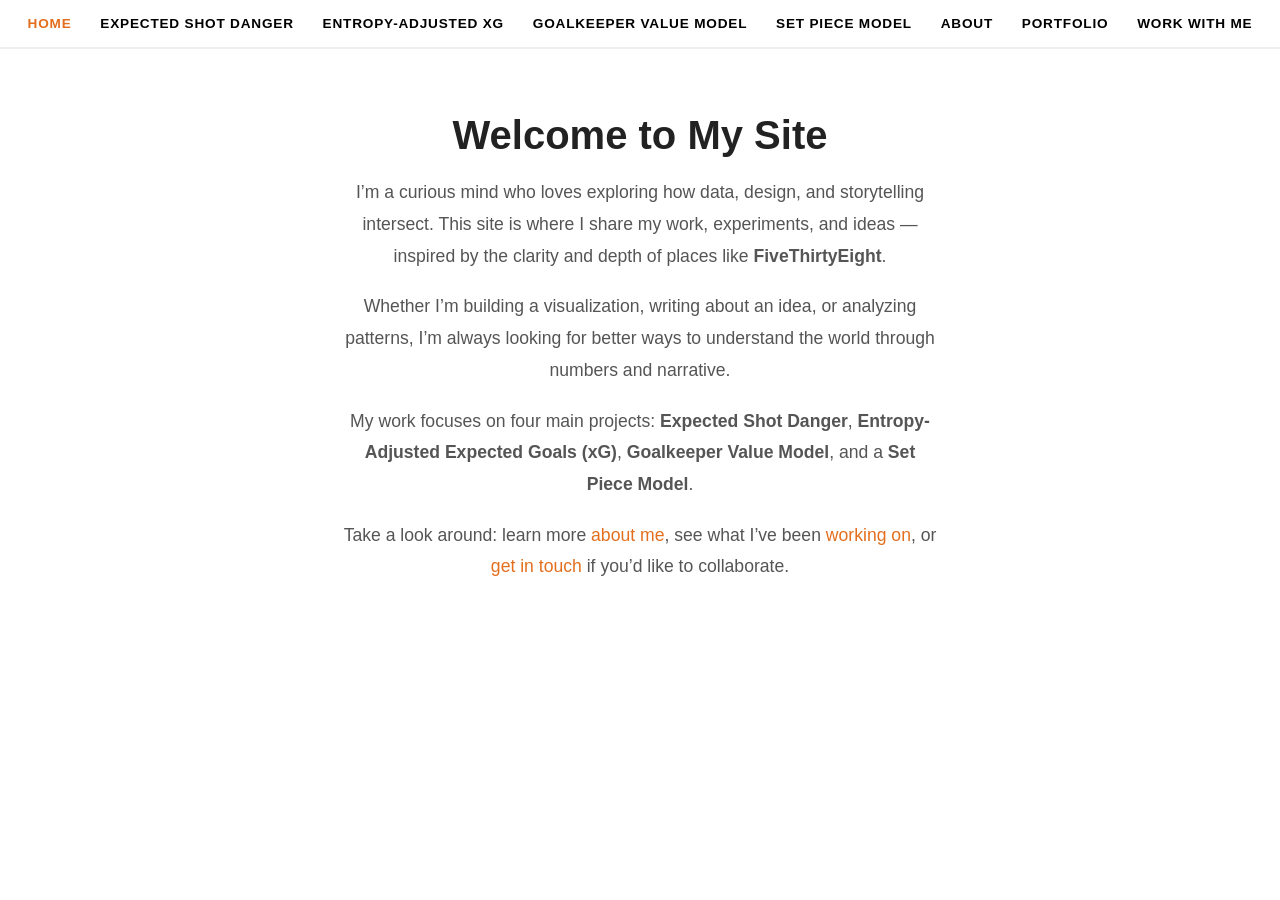
==== index.html @ ca0f803f "Refactor navigation styles and enhance menu links Updated navigation styles and added new links to t" ====
<!DOCTYPE html>
<html lang="en">
<head>
  <meta charset="UTF-8" />
  <meta name="viewport" content="width=device-width, initial-scale=1.0" />
  <title>Home | My GitHub Page</title>
  <style>
    body {
      margin: 0;
      font-family: "Helvetica Neue", Helvetica, Arial, sans-serif;
      background-color: #fff;
      color: #222;
    }

    /* Navigation Bar */
    nav {
      display: flex;
      justify-content: center;
      flex-wrap: wrap;
      gap: 1.8rem;
      padding: 1rem 1rem;
      border-bottom: 2px solid #eee;
      background-color: #fff;
      font-weight: 700;
      letter-spacing: 0.05em;
      position: sticky;
      top: 0;
      z-index: 10;
    }

    nav a {
      text-decoration: none;
      color: #000;
      text-transform: uppercase;
      transition: color 0.2s ease;
      font-size: 0.85rem;
      white-space: nowrap;
    }

    nav a:hover,
    nav a.active {
      color: #e36f1e; /* FiveThirtyEight orange accent */
    }

    /* Main Content */
    main {
      max-width: 700px;
      margin: 4rem auto;
      text-align: center;
      padding: 0 1rem;
    }

    h1 {
      font-size: 2.5rem;
      margin-bottom: 1rem;
    }

    p {
      font-size: 1.1rem;
      line-height: 1.8;
      color: #555;
      max-width: 600px;
      margin: 1.2rem auto;
    }

    a {
      color: #e36f1e;
      text-decoration: none;
    }

    a:hover {
      text-decoration: underline;
    }
  </style>
</head>
<body>

  <!-- Navigation Menu -->
  <nav>
    <a href="index.html" class="active">Home</a>
    <a href="expected-shot-danger.html">Expected Shot Danger</a>
    <a href="entropy-adjusted-xg.html">Entropy-Adjusted xG</a>
    <a href="goalkeeper-value-model.html">Goalkeeper Value Model</a>
    <a href="set-piece-model.html">Set Piece Model</a>
    <a href="about.html">About</a>
    <a href="portfolio.html">Portfolio</a>
    <a href="contact.html">Work with me</a>
  </nav>

  <!-- Home Page Content -->
  <main>
    <h1>Welcome to My Site</h1>

    <p>
      I’m a curious mind who loves exploring how data, design, and storytelling intersect.
      This site is where I share my work, experiments, and ideas — inspired by the clarity and depth
      of places like <strong>FiveThirtyEight</strong>.
    </p>

    <p>
      Whether I’m building a visualization, writing about an idea, or analyzing patterns,
      I’m always looking for better ways to understand the world through numbers and narrative.
    </p>

    <p>
      My work focuses on four main projects:
      <strong>Expected Shot Danger</strong>,
      <strong>Entropy-Adjusted Expected Goals (xG)</strong>,
      <strong>Goalkeeper Value Model</strong>,
      and a <strong>Set Piece Model</strong>.
    </p>

    <p>
      Take a look around:
      learn more <a href="about.html">about me</a>,
      see what I’ve been <a href="portfolio.html">working on</a>,
      or <a href="contact.html">get in touch</a> if you’d like to collaborate.
    </p>
  </main>

</body>
</html>
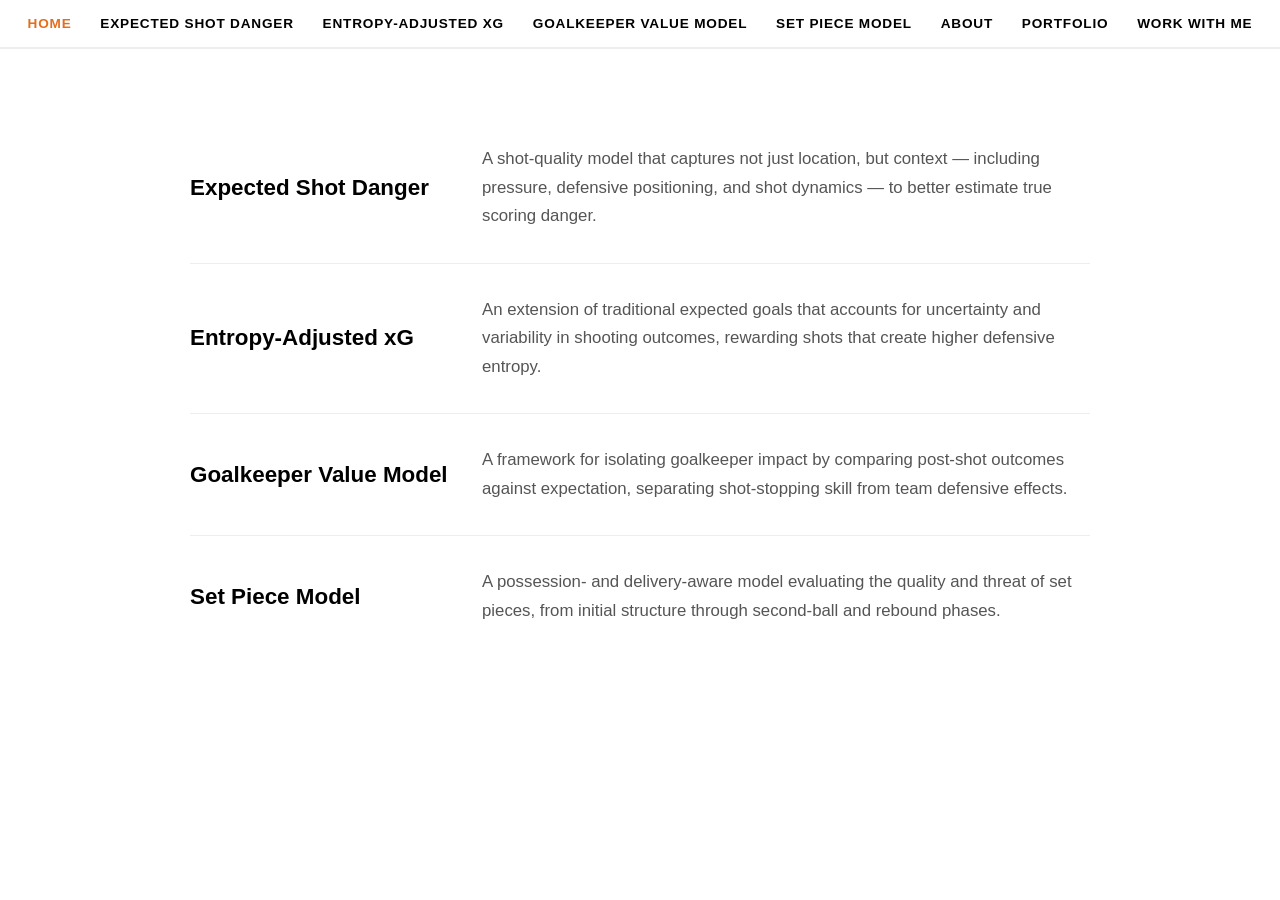
==== commit b4cbff2a: "Refactor homepage layout and styling Updated layout and styling for the homepage, including adjustme" ====
--- a/index.html
+++ b/index.html
@@ -4,6 +4,7 @@
   <meta charset="UTF-8" />
   <meta name="viewport" content="width=device-width, initial-scale=1.0" />
   <title>Home | My GitHub Page</title>
+
   <style>
     body {
       margin: 0;
@@ -18,7 +19,7 @@
       justify-content: center;
       flex-wrap: wrap;
       gap: 1.8rem;
-      padding: 1rem 1rem;
+      padding: 1rem;
       border-bottom: 2px solid #eee;
       background-color: #fff;
       font-weight: 700;
@@ -39,43 +40,66 @@
 
     nav a:hover,
     nav a.active {
-      color: #e36f1e; /* FiveThirtyEight orange accent */
+      color: #e36f1e;
     }
 
-    /* Main Content */
+    /* Main Layout */
     main {
-      max-width: 700px;
+      max-width: 900px;
       margin: 4rem auto;
-      text-align: center;
       padding: 0 1rem;
     }
 
-    h1 {
-      font-size: 2.5rem;
-      margin-bottom: 1rem;
+    /* Model Tiles */
+    .model {
+      display: grid;
+      grid-template-columns: 260px 1fr;
+      gap: 2rem;
+      padding: 2rem 0;
+      border-bottom: 1px solid #eee;
+      align-items: center;
     }
 
-    p {
-      font-size: 1.1rem;
-      line-height: 1.8;
-      color: #555;
-      max-width: 600px;
-      margin: 1.2rem auto;
+    .model:last-child {
+      border-bottom: none;
     }
 
-    a {
-      color: #e36f1e;
+    .model h2 {
+      margin: 0;
+      font-size: 1.4rem;
+      font-weight: 700;
+      color: #000;
+    }
+
+    .model h2 a {
+      color: #000;
       text-decoration: none;
     }
 
-    a:hover {
-      text-decoration: underline;
+    .model h2 a:hover {
+      color: #e36f1e;
+    }
+
+    .model p {
+      margin: 0;
+      font-size: 1.05rem;
+      line-height: 1.7;
+      color: #555;
+    }
+
+    /* Mobile */
+    @media (max-width: 700px) {
+      .model {
+        grid-template-columns: 1fr;
+        gap: 0.8rem;
+      }
     }
   </style>
 </head>
+
 <body>
 
-  <!-- Navigation Menu -->
+  <!-- Navigation -->
   <nav>
     <a href="index.html" class="active">Home</a>
     <a href="expected-shot-danger.html">Expected Shot Danger</a>
@@ -87,35 +111,49 @@
     <a href="contact.html">Work with me</a>
   </nav>
 
-  <!-- Home Page Content -->
+  <!-- Tiles -->
   <main>
-    <h1>Welcome to My Site</h1>
 
-    <p>
-      I’m a curious mind who loves exploring how data, design, and storytelling intersect.
-      This site is where I share my work, experiments, and ideas — inspired by the clarity and depth
-      of places like <strong>FiveThirtyEight</strong>.
-    </p>
+    <section class="model">
+      <h2>
+        <a href="expected-shot-danger.html">Expected Shot Danger</a>
+      </h2>
+      <p>
+        A shot-quality model that captures not just location, but context — including pressure,
+        defensive positioning, and shot dynamics — to better estimate true scoring danger.
+      </p>
+    </section>
 
-    <p>
-      Whether I’m building a visualization, writing about an idea, or analyzing patterns,
-      I’m always looking for better ways to understand the world through numbers and narrative.
-    </p>
+    <section class="model">
+      <h2>
+        <a href="entropy-adjusted-xg.html">Entropy-Adjusted xG</a>
+      </h2>
+      <p>
+        An extension of traditional expected goals that accounts for uncertainty and variability
+        in shooting outcomes, rewarding shots that create higher defensive entropy.
+      </p>
+    </section>
 
-    <p>
-      My work focuses on four main projects:
-      <strong>Expected Shot Danger</strong>,
-      <strong>Entropy-Adjusted Expected Goals (xG)</strong>,
-      <strong>Goalkeeper Value Model</strong>,
-      and a <strong>Set Piece Model</strong>.
-    </p>
+    <section class="model">
+      <h2>
+        <a href="goalkeeper-value-model.html">Goalkeeper Value Model</a>
+      </h2>
+      <p>
+        A framework for isolating goalkeeper impact by comparing post-shot outcomes against
+        expectation, separating shot-stopping skill from team defensive effects.
+      </p>
+    </section>
 
-    <p>
-      Take a look around:
-      learn more <a href="about.html">about me</a>,
-      see what I’ve been <a href="portfolio.html">working on</a>,
-      or <a href="contact.html">get in touch</a> if you’d like to collaborate.
-    </p>
+    <section class="model">
+      <h2>
+        <a href="set-piece-model.html">Set Piece Model</a>
+      </h2>
+      <p>
+        A possession- and delivery-aware model evaluating the quality and threat of set pieces,
+        from initial structure through second-ball and rebound phases.
+      </p>
+    </section>
+
   </main>
 
 </body>
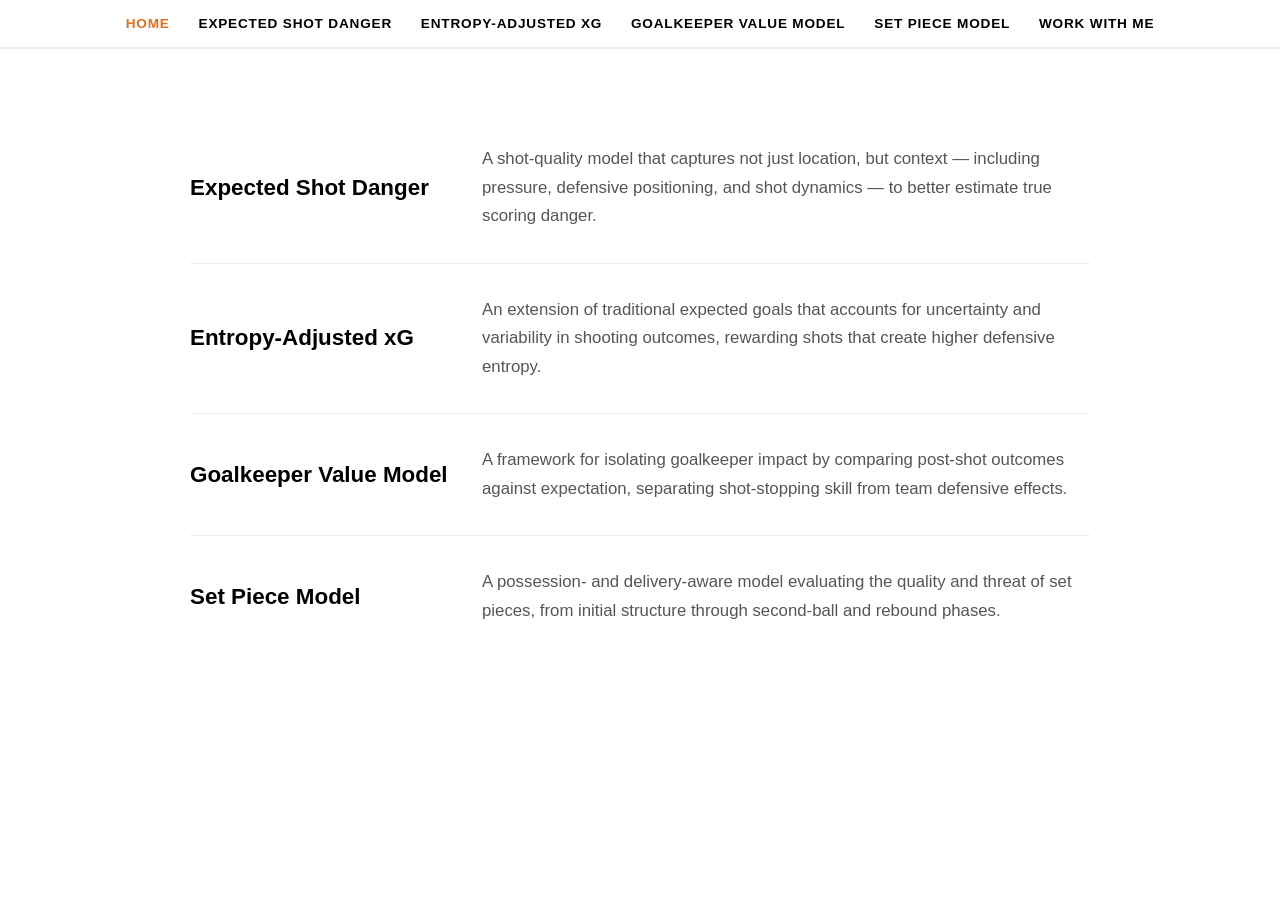
==== commit f74d2cdf: "Remove About and Portfolio links from navigation Removed links to 'About' and 'Portfolio' pages from" ====
--- a/index.html
+++ b/index.html
@@ -106,8 +106,6 @@
     <a href="entropy-adjusted-xg.html">Entropy-Adjusted xG</a>
     <a href="goalkeeper-value-model.html">Goalkeeper Value Model</a>
     <a href="set-piece-model.html">Set Piece Model</a>
-    <a href="about.html">About</a>
-    <a href="portfolio.html">Portfolio</a>
     <a href="contact.html">Work with me</a>
   </nav>
 
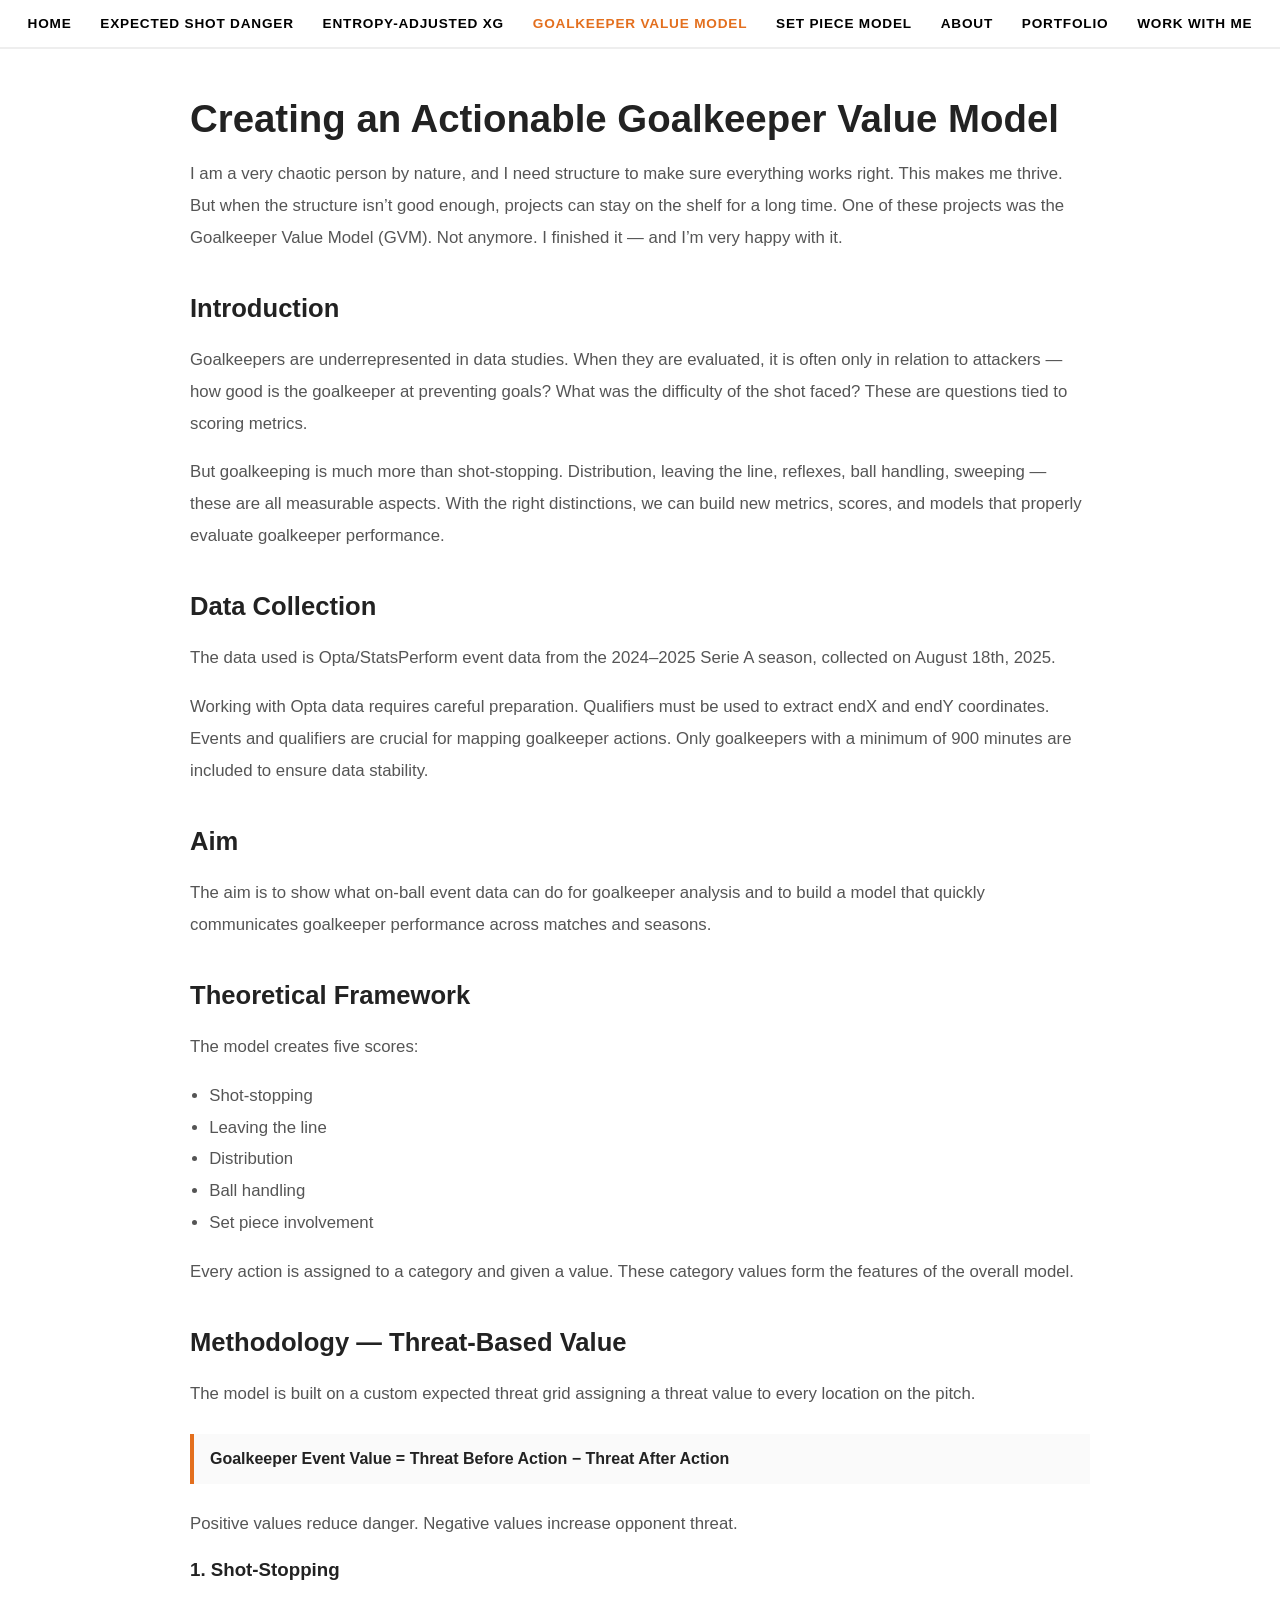
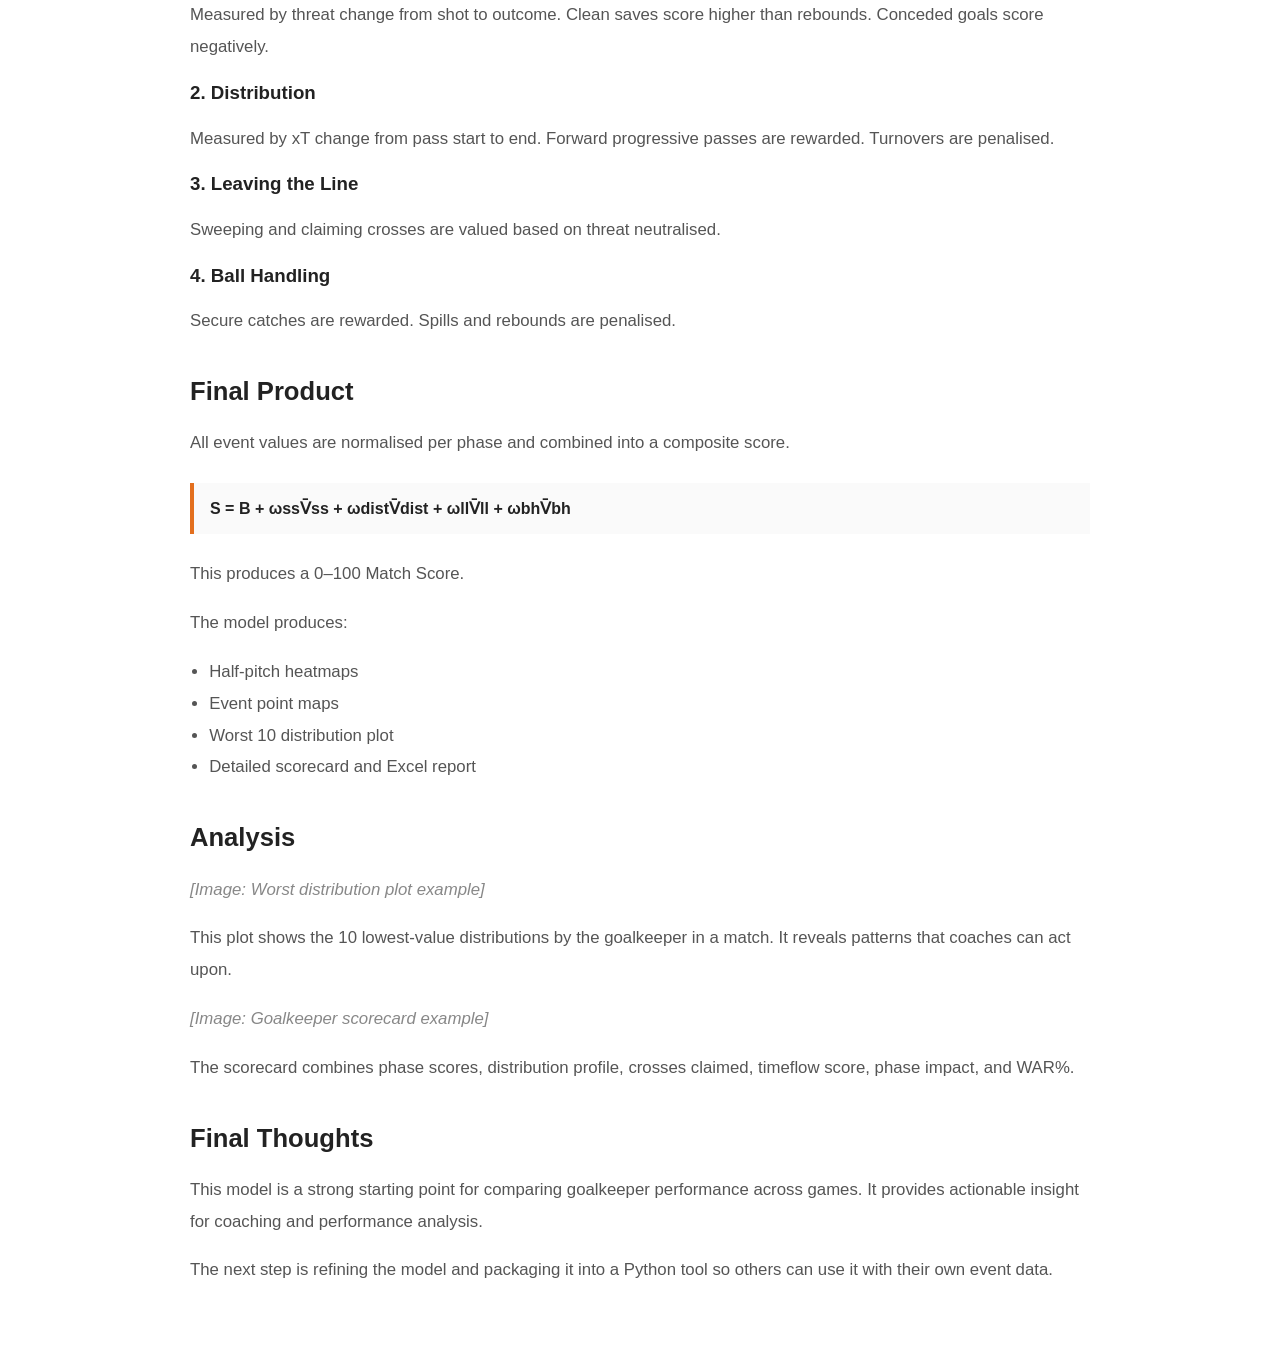
==== commit 002e30fe: "Update title and content for Goalkeeper Value Model page" ====
--- a/index.html
+++ b/index.html
@@ -3,17 +3,16 @@
 <head>
   <meta charset="UTF-8" />
   <meta name="viewport" content="width=device-width, initial-scale=1.0" />
-  <title>Home | My GitHub Page</title>
+  <title>Goalkeeper Value Model | My GitHub Page</title>
 
   <style>
     body {
       margin: 0;
       font-family: "Helvetica Neue", Helvetica, Arial, sans-serif;
-      background-color: #fff;
+      background: #fff;
       color: #222;
     }
 
-    /* Navigation Bar */
     nav {
       display: flex;
       justify-content: center;
@@ -21,11 +20,11 @@
       gap: 1.8rem;
       padding: 1rem;
       border-bottom: 2px solid #eee;
-      background-color: #fff;
       font-weight: 700;
       letter-spacing: 0.05em;
       position: sticky;
       top: 0;
+      background: #fff;
       z-index: 10;
     }
 
@@ -33,9 +32,7 @@
       text-decoration: none;
       color: #000;
       text-transform: uppercase;
-      transition: color 0.2s ease;
       font-size: 0.85rem;
-      white-space: nowrap;
     }
 
     nav a:hover,
@@ -43,116 +40,216 @@
       color: #e36f1e;
     }
 
-    /* Main Layout */
     main {
       max-width: 900px;
-      margin: 4rem auto;
+      margin: 3rem auto 5rem;
       padding: 0 1rem;
     }
 
-    /* Model Tiles */
-    .model {
-      display: grid;
-      grid-template-columns: 260px 1fr;
-      gap: 2rem;
-      padding: 2rem 0;
-      border-bottom: 1px solid #eee;
-      align-items: center;
-    }
-
-    .model:last-child {
-      border-bottom: none;
-    }
-
-    .model h2 {
-      margin: 0;
-      font-size: 1.4rem;
-      font-weight: 700;
-      color: #000;
-    }
-
-    .model h2 a {
-      color: #000;
-      text-decoration: none;
-    }
-
-    .model h2 a:hover {
-      color: #e36f1e;
-    }
-
-    .model p {
-      margin: 0;
+    h1 {
+      font-size: 2.4rem;
+      margin-bottom: 0.6rem;
+    }
+
+    h2 {
+      margin-top: 2.5rem;
+      font-size: 1.6rem;
+    }
+
+    p, li {
       font-size: 1.05rem;
-      line-height: 1.7;
+      line-height: 1.9;
       color: #555;
     }
 
-    /* Mobile */
-    @media (max-width: 700px) {
-      .model {
-        grid-template-columns: 1fr;
-        gap: 0.8rem;
-      }
+    ul {
+      padding-left: 1.2rem;
+    }
+
+    .formula {
+      background: #fafafa;
+      border-left: 4px solid #e36f1e;
+      padding: 1rem;
+      margin: 1.5rem 0;
+      font-weight: 600;
+    }
+
+    .image-note {
+      font-style: italic;
+      color: #888;
+      margin: 1rem 0;
     }
   </style>
 </head>
 
 <body>
 
-  <!-- Navigation -->
-  <nav>
-    <a href="index.html" class="active">Home</a>
-    <a href="expected-shot-danger.html">Expected Shot Danger</a>
-    <a href="entropy-adjusted-xg.html">Entropy-Adjusted xG</a>
-    <a href="goalkeeper-value-model.html">Goalkeeper Value Model</a>
-    <a href="set-piece-model.html">Set Piece Model</a>
-    <a href="contact.html">Work with me</a>
-  </nav>
-
-  <!-- Tiles -->
-  <main>
-
-    <section class="model">
-      <h2>
-        <a href="expected-shot-danger.html">Expected Shot Danger</a>
-      </h2>
-      <p>
-        A shot-quality model that captures not just location, but context — including pressure,
-        defensive positioning, and shot dynamics — to better estimate true scoring danger.
-      </p>
-    </section>
-
-    <section class="model">
-      <h2>
-        <a href="entropy-adjusted-xg.html">Entropy-Adjusted xG</a>
-      </h2>
-      <p>
-        An extension of traditional expected goals that accounts for uncertainty and variability
-        in shooting outcomes, rewarding shots that create higher defensive entropy.
-      </p>
-    </section>
-
-    <section class="model">
-      <h2>
-        <a href="goalkeeper-value-model.html">Goalkeeper Value Model</a>
-      </h2>
-      <p>
-        A framework for isolating goalkeeper impact by comparing post-shot outcomes against
-        expectation, separating shot-stopping skill from team defensive effects.
-      </p>
-    </section>
-
-    <section class="model">
-      <h2>
-        <a href="set-piece-model.html">Set Piece Model</a>
-      </h2>
-      <p>
-        A possession- and delivery-aware model evaluating the quality and threat of set pieces,
-        from initial structure through second-ball and rebound phases.
-      </p>
-    </section>
-
-  </main>
+<nav>
+  <a href="index.html">Home</a>
+  <a href="expected-shot-danger.html">Expected Shot Danger</a>
+  <a href="entropy-adjusted-xg.html">Entropy-Adjusted xG</a>
+  <a href="goalkeeper-value-model.html" class="active">Goalkeeper Value Model</a>
+  <a href="set-piece-model.html">Set Piece Model</a>
+  <a href="about.html">About</a>
+  <a href="portfolio.html">Portfolio</a>
+  <a href="contact.html">Work with me</a>
+</nav>
+
+<main>
+
+<h1>Creating an Actionable Goalkeeper Value Model</h1>
+
+<p>
+I am a very chaotic person by nature, and I need structure to make sure everything works right.
+This makes me thrive. But when the structure isn’t good enough, projects can stay on the shelf
+for a long time. One of these projects was the Goalkeeper Value Model (GVM). Not anymore.
+I finished it — and I’m very happy with it.
+</p>
+
+<h2>Introduction</h2>
+
+<p>
+Goalkeepers are underrepresented in data studies. When they are evaluated, it is often only
+in relation to attackers — how good is the goalkeeper at preventing goals? What was the
+difficulty of the shot faced? These are questions tied to scoring metrics.
+</p>
+
+<p>
+But goalkeeping is much more than shot-stopping. Distribution, leaving the line, reflexes,
+ball handling, sweeping — these are all measurable aspects. With the right distinctions,
+we can build new metrics, scores, and models that properly evaluate goalkeeper performance.
+</p>
+
+<h2>Data Collection</h2>
+
+<p>
+The data used is Opta/StatsPerform event data from the 2024–2025 Serie A season,
+collected on August 18th, 2025.
+</p>
+
+<p>
+Working with Opta data requires careful preparation. Qualifiers must be used to extract
+endX and endY coordinates. Events and qualifiers are crucial for mapping goalkeeper actions.
+Only goalkeepers with a minimum of 900 minutes are included to ensure data stability.
+</p>
+
+<h2>Aim</h2>
+
+<p>
+The aim is to show what on-ball event data can do for goalkeeper analysis and to build
+a model that quickly communicates goalkeeper performance across matches and seasons.
+</p>
+
+<h2>Theoretical Framework</h2>
+
+<p>
+The model creates five scores:
+</p>
+
+<ul>
+  <li>Shot-stopping</li>
+  <li>Leaving the line</li>
+  <li>Distribution</li>
+  <li>Ball handling</li>
+  <li>Set piece involvement</li>
+</ul>
+
+<p>
+Every action is assigned to a category and given a value. These category values form
+the features of the overall model.
+</p>
+
+<h2>Methodology — Threat-Based Value</h2>
+
+<p>
+The model is built on a custom expected threat grid assigning a threat value to every
+location on the pitch.
+</p>
+
+<div class="formula">
+Goalkeeper Event Value = Threat Before Action − Threat After Action
+</div>
+
+<p>
+Positive values reduce danger. Negative values increase opponent threat.
+</p>
+
+<h3>1. Shot-Stopping</h3>
+<p>
+Measured by threat change from shot to outcome. Clean saves score higher than
+rebounds. Conceded goals score negatively.
+</p>
+
+<h3>2. Distribution</h3>
+<p>
+Measured by xT change from pass start to end. Forward progressive passes are rewarded.
+Turnovers are penalised.
+</p>
+
+<h3>3. Leaving the Line</h3>
+<p>
+Sweeping and claiming crosses are valued based on threat neutralised.
+</p>
+
+<h3>4. Ball Handling</h3>
+<p>
+Secure catches are rewarded. Spills and rebounds are penalised.
+</p>
+
+<h2>Final Product</h2>
+
+<p>
+All event values are normalised per phase and combined into a composite score.
+</p>
+
+<div class="formula">
+S = B + ωssV̄ss + ωdistV̄dist + ωllV̄ll + ωbhV̄bh
+</div>
+
+<p>
+This produces a 0–100 Match Score.
+</p>
+
+<p>
+The model produces:
+</p>
+
+<ul>
+  <li>Half-pitch heatmaps</li>
+  <li>Event point maps</li>
+  <li>Worst 10 distribution plot</li>
+  <li>Detailed scorecard and Excel report</li>
+</ul>
+
+<h2>Analysis</h2>
+
+<p class="image-note">[Image: Worst distribution plot example]</p>
+
+<p>
+This plot shows the 10 lowest-value distributions by the goalkeeper in a match.
+It reveals patterns that coaches can act upon.
+</p>
+
+<p class="image-note">[Image: Goalkeeper scorecard example]</p>
+
+<p>
+The scorecard combines phase scores, distribution profile, crosses claimed,
+timeflow score, phase impact, and WAR%.
+</p>
+
+<h2>Final Thoughts</h2>
+
+<p>
+This model is a strong starting point for comparing goalkeeper performance across games.
+It provides actionable insight for coaching and performance analysis.
+</p>
+
+<p>
+The next step is refining the model and packaging it into a Python tool so others
+can use it with their own event data.
+</p>
+
+</main>
 
 </body>
 </html>
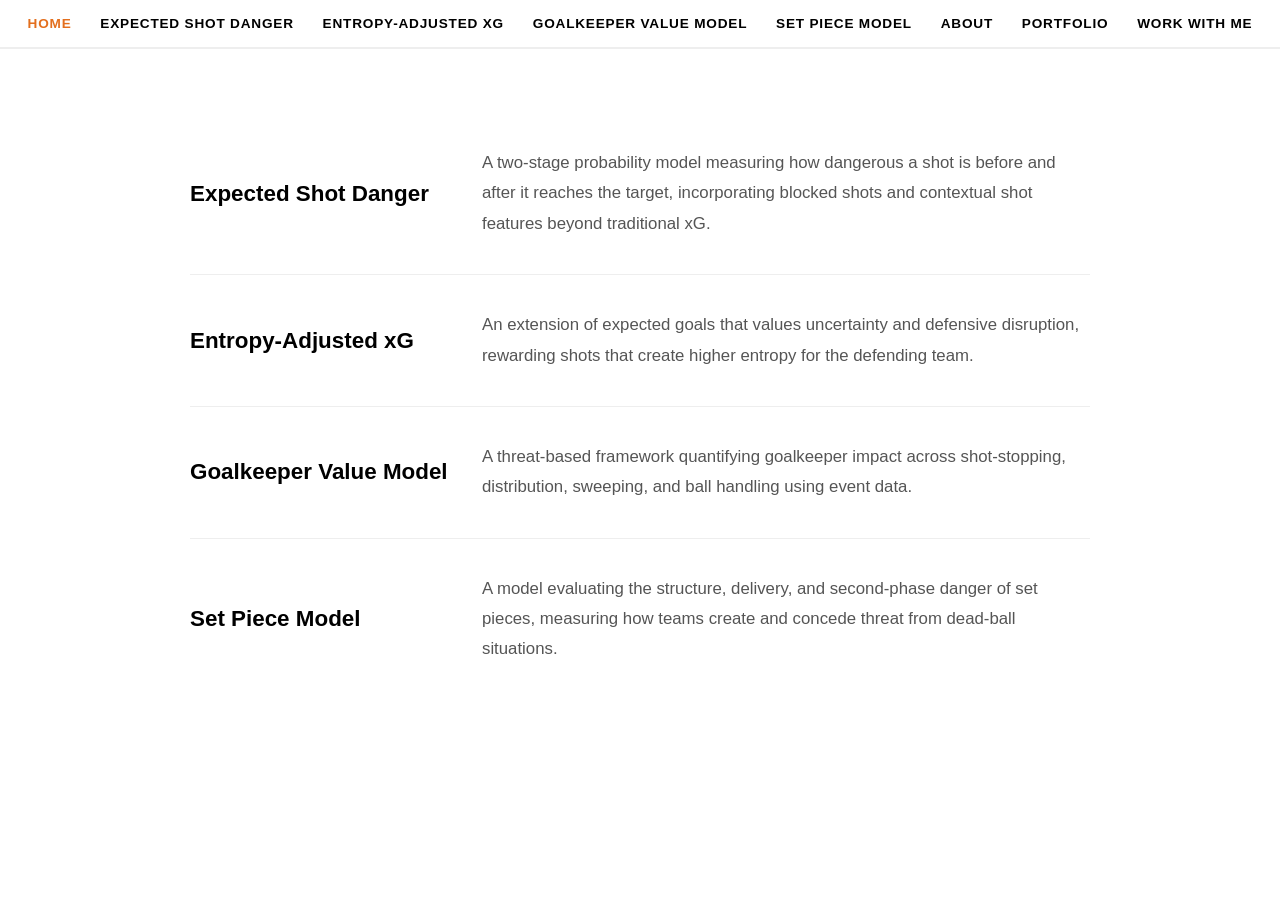
==== commit c256994a: "Revise title and restructure model sections in index.html Updated the title and modified the layout " ====
--- a/index.html
+++ b/index.html
@@ -3,7 +3,7 @@
 <head>
   <meta charset="UTF-8" />
   <meta name="viewport" content="width=device-width, initial-scale=1.0" />
-  <title>Goalkeeper Value Model | My GitHub Page</title>
+  <title>Home | My GitHub Page</title>
 
   <style>
     body {
@@ -42,42 +42,50 @@
 
     main {
       max-width: 900px;
-      margin: 3rem auto 5rem;
+      margin: 4rem auto;
       padding: 0 1rem;
     }
 
-    h1 {
-      font-size: 2.4rem;
-      margin-bottom: 0.6rem;
+    .model {
+      display: grid;
+      grid-template-columns: 260px 1fr;
+      gap: 2rem;
+      padding: 2.2rem 0;
+      border-bottom: 1px solid #eee;
+      align-items: center;
     }
 
-    h2 {
-      margin-top: 2.5rem;
-      font-size: 1.6rem;
+    .model:last-child {
+      border-bottom: none;
     }
 
-    p, li {
+    .model h2 {
+      margin: 0;
+      font-size: 1.4rem;
+      font-weight: 700;
+    }
+
+    .model h2 a {
+      color: #000;
+      text-decoration: none;
+    }
+
+    .model h2 a:hover {
+      color: #e36f1e;
+    }
+
+    .model p {
+      margin: 0;
       font-size: 1.05rem;
-      line-height: 1.9;
+      line-height: 1.8;
       color: #555;
     }
 
-    ul {
-      padding-left: 1.2rem;
-    }
-
-    .formula {
-      background: #fafafa;
-      border-left: 4px solid #e36f1e;
-      padding: 1rem;
-      margin: 1.5rem 0;
-      font-weight: 600;
-    }
-
-    .image-note {
-      font-style: italic;
-      color: #888;
-      margin: 1rem 0;
+    @media (max-width: 700px) {
+      .model {
+        grid-template-columns: 1fr;
+        gap: 0.8rem;
+      }
     }
   </style>
 </head>
@@ -85,10 +93,10 @@
 <body>
 
 <nav>
-  <a href="index.html">Home</a>
+  <a href="index.html" class="active">Home</a>
   <a href="expected-shot-danger.html">Expected Shot Danger</a>
   <a href="entropy-adjusted-xg.html">Entropy-Adjusted xG</a>
-  <a href="goalkeeper-value-model.html" class="active">Goalkeeper Value Model</a>
+  <a href="goalkeeper-value-model.html">Goalkeeper Value Model</a>
   <a href="set-piece-model.html">Set Piece Model</a>
   <a href="about.html">About</a>
   <a href="portfolio.html">Portfolio</a>
@@ -97,157 +105,37 @@
 
 <main>
 
-<h1>Creating an Actionable Goalkeeper Value Model</h1>
+  <section class="model">
+    <h2><a href="expected-shot-danger.html">Expected Shot Danger</a></h2>
+    <p>
+      A two-stage probability model measuring how dangerous a shot is before and after it reaches the target,
+      incorporating blocked shots and contextual shot features beyond traditional xG.
+    </p>
+  </section>
 
-<p>
-I am a very chaotic person by nature, and I need structure to make sure everything works right.
-This makes me thrive. But when the structure isn’t good enough, projects can stay on the shelf
-for a long time. One of these projects was the Goalkeeper Value Model (GVM). Not anymore.
-I finished it — and I’m very happy with it.
-</p>
+  <section class="model">
+    <h2><a href="entropy-adjusted-xg.html">Entropy-Adjusted xG</a></h2>
+    <p>
+      An extension of expected goals that values uncertainty and defensive disruption,
+      rewarding shots that create higher entropy for the defending team.
+    </p>
+  </section>
 
-<h2>Introduction</h2>
+  <section class="model">
+    <h2><a href="goalkeeper-value-model.html">Goalkeeper Value Model</a></h2>
+    <p>
+      A threat-based framework quantifying goalkeeper impact across shot-stopping,
+      distribution, sweeping, and ball handling using event data.
+    </p>
+  </section>
 
-<p>
-Goalkeepers are underrepresented in data studies. When they are evaluated, it is often only
-in relation to attackers — how good is the goalkeeper at preventing goals? What was the
-difficulty of the shot faced? These are questions tied to scoring metrics.
-</p>
-
-<p>
-But goalkeeping is much more than shot-stopping. Distribution, leaving the line, reflexes,
-ball handling, sweeping — these are all measurable aspects. With the right distinctions,
-we can build new metrics, scores, and models that properly evaluate goalkeeper performance.
-</p>
-
-<h2>Data Collection</h2>
-
-<p>
-The data used is Opta/StatsPerform event data from the 2024–2025 Serie A season,
-collected on August 18th, 2025.
-</p>
-
-<p>
-Working with Opta data requires careful preparation. Qualifiers must be used to extract
-endX and endY coordinates. Events and qualifiers are crucial for mapping goalkeeper actions.
-Only goalkeepers with a minimum of 900 minutes are included to ensure data stability.
-</p>
-
-<h2>Aim</h2>
-
-<p>
-The aim is to show what on-ball event data can do for goalkeeper analysis and to build
-a model that quickly communicates goalkeeper performance across matches and seasons.
-</p>
-
-<h2>Theoretical Framework</h2>
-
-<p>
-The model creates five scores:
-</p>
-
-<ul>
-  <li>Shot-stopping</li>
-  <li>Leaving the line</li>
-  <li>Distribution</li>
-  <li>Ball handling</li>
-  <li>Set piece involvement</li>
-</ul>
-
-<p>
-Every action is assigned to a category and given a value. These category values form
-the features of the overall model.
-</p>
-
-<h2>Methodology — Threat-Based Value</h2>
-
-<p>
-The model is built on a custom expected threat grid assigning a threat value to every
-location on the pitch.
-</p>
-
-<div class="formula">
-Goalkeeper Event Value = Threat Before Action − Threat After Action
-</div>
-
-<p>
-Positive values reduce danger. Negative values increase opponent threat.
-</p>
-
-<h3>1. Shot-Stopping</h3>
-<p>
-Measured by threat change from shot to outcome. Clean saves score higher than
-rebounds. Conceded goals score negatively.
-</p>
-
-<h3>2. Distribution</h3>
-<p>
-Measured by xT change from pass start to end. Forward progressive passes are rewarded.
-Turnovers are penalised.
-</p>
-
-<h3>3. Leaving the Line</h3>
-<p>
-Sweeping and claiming crosses are valued based on threat neutralised.
-</p>
-
-<h3>4. Ball Handling</h3>
-<p>
-Secure catches are rewarded. Spills and rebounds are penalised.
-</p>
-
-<h2>Final Product</h2>
-
-<p>
-All event values are normalised per phase and combined into a composite score.
-</p>
-
-<div class="formula">
-S = B + ωssV̄ss + ωdistV̄dist + ωllV̄ll + ωbhV̄bh
-</div>
-
-<p>
-This produces a 0–100 Match Score.
-</p>
-
-<p>
-The model produces:
-</p>
-
-<ul>
-  <li>Half-pitch heatmaps</li>
-  <li>Event point maps</li>
-  <li>Worst 10 distribution plot</li>
-  <li>Detailed scorecard and Excel report</li>
-</ul>
-
-<h2>Analysis</h2>
-
-<p class="image-note">[Image: Worst distribution plot example]</p>
-
-<p>
-This plot shows the 10 lowest-value distributions by the goalkeeper in a match.
-It reveals patterns that coaches can act upon.
-</p>
-
-<p class="image-note">[Image: Goalkeeper scorecard example]</p>
-
-<p>
-The scorecard combines phase scores, distribution profile, crosses claimed,
-timeflow score, phase impact, and WAR%.
-</p>
-
-<h2>Final Thoughts</h2>
-
-<p>
-This model is a strong starting point for comparing goalkeeper performance across games.
-It provides actionable insight for coaching and performance analysis.
-</p>
-
-<p>
-The next step is refining the model and packaging it into a Python tool so others
-can use it with their own event data.
-</p>
+  <section class="model">
+    <h2><a href="set-piece-model.html">Set Piece Model</a></h2>
+    <p>
+      A model evaluating the structure, delivery, and second-phase danger of set pieces,
+      measuring how teams create and concede threat from dead-ball situations.
+    </p>
+  </section>
 
 </main>
 
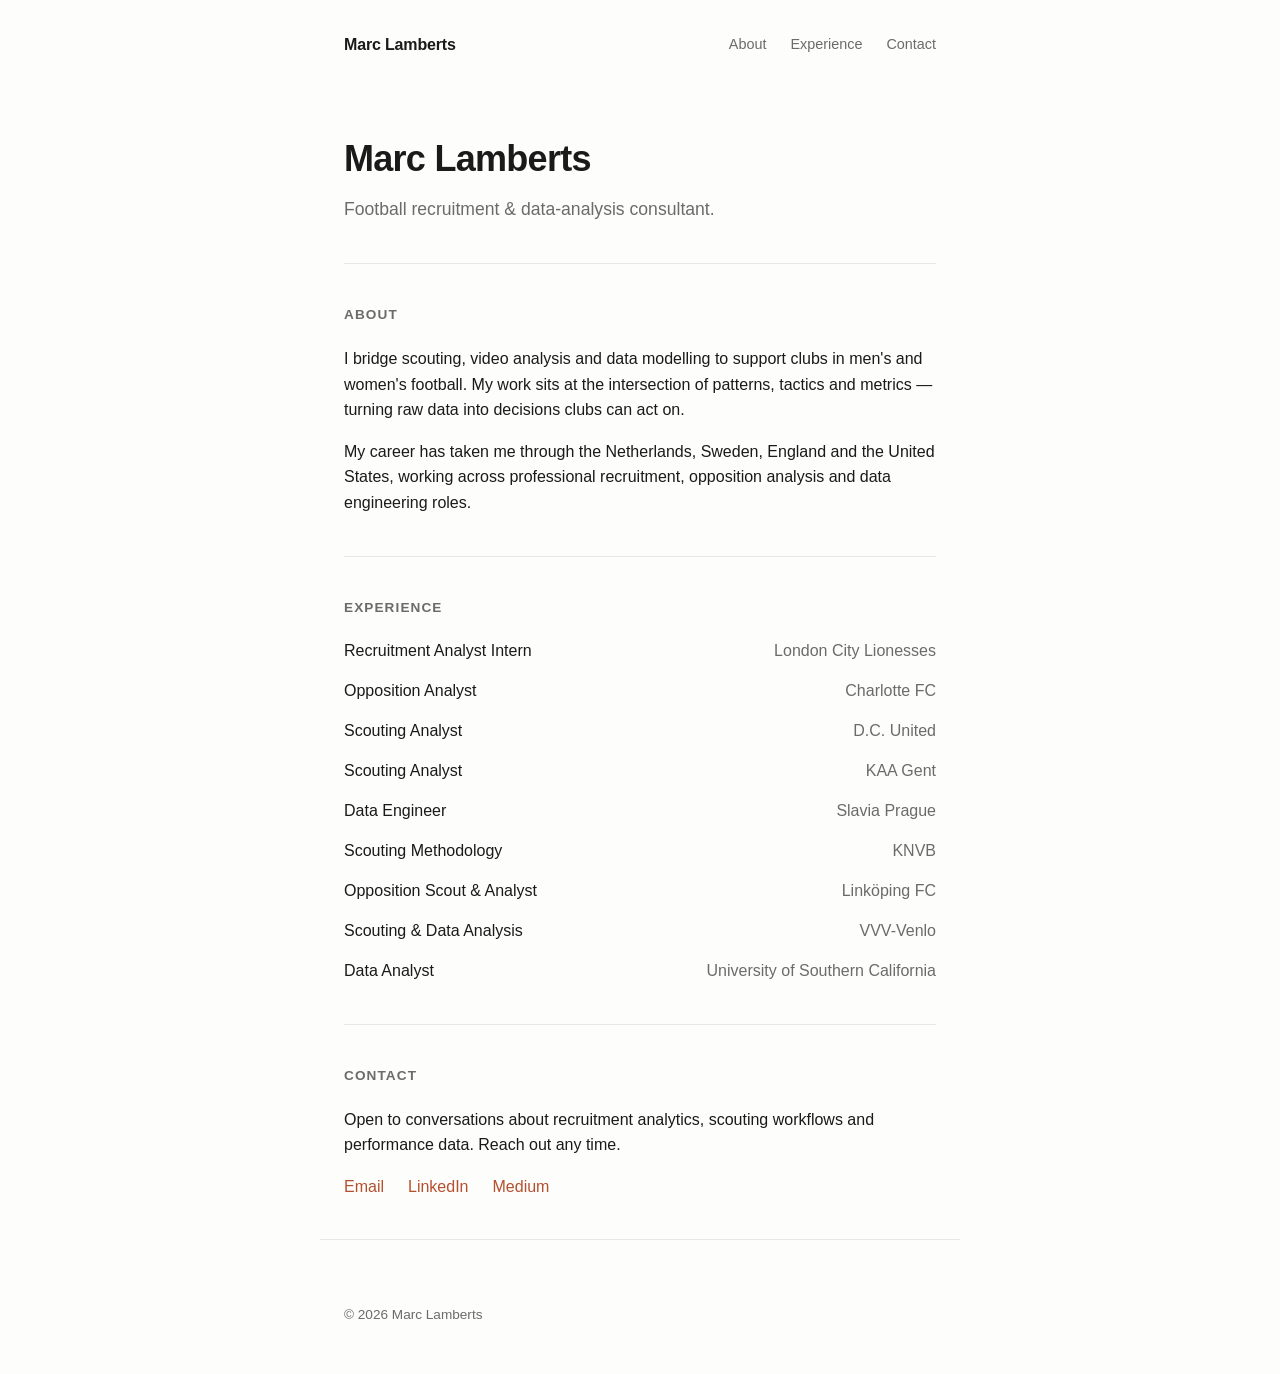
==== commit e204ca5d: "Replace multi-page xG model site with minimal single-page portfolio Removes the old football analyti" ====
--- a/index.html
+++ b/index.html
@@ -1,143 +1,104 @@
 <!DOCTYPE html>
 <html lang="en">
 <head>
-  <meta charset="UTF-8" />
-  <meta name="viewport" content="width=device-width, initial-scale=1.0" />
-  <title>Home | My GitHub Page</title>
-
-  <style>
-    body {
-      margin: 0;
-      font-family: "Helvetica Neue", Helvetica, Arial, sans-serif;
-      background: #fff;
-      color: #222;
-    }
-
-    nav {
-      display: flex;
-      justify-content: center;
-      flex-wrap: wrap;
-      gap: 1.8rem;
-      padding: 1rem;
-      border-bottom: 2px solid #eee;
-      font-weight: 700;
-      letter-spacing: 0.05em;
-      position: sticky;
-      top: 0;
-      background: #fff;
-      z-index: 10;
-    }
-
-    nav a {
-      text-decoration: none;
-      color: #000;
-      text-transform: uppercase;
-      font-size: 0.85rem;
-    }
-
-    nav a:hover,
-    nav a.active {
-      color: #e36f1e;
-    }
-
-    main {
-      max-width: 900px;
-      margin: 4rem auto;
-      padding: 0 1rem;
-    }
-
-    .model {
-      display: grid;
-      grid-template-columns: 260px 1fr;
-      gap: 2rem;
-      padding: 2.2rem 0;
-      border-bottom: 1px solid #eee;
-      align-items: center;
-    }
-
-    .model:last-child {
-      border-bottom: none;
-    }
-
-    .model h2 {
-      margin: 0;
-      font-size: 1.4rem;
-      font-weight: 700;
-    }
-
-    .model h2 a {
-      color: #000;
-      text-decoration: none;
-    }
-
-    .model h2 a:hover {
-      color: #e36f1e;
-    }
-
-    .model p {
-      margin: 0;
-      font-size: 1.05rem;
-      line-height: 1.8;
-      color: #555;
-    }
-
-    @media (max-width: 700px) {
-      .model {
-        grid-template-columns: 1fr;
-        gap: 0.8rem;
-      }
-    }
-  </style>
+<meta charset="UTF-8" />
+<meta name="viewport" content="width=device-width, initial-scale=1.0" />
+<title>Marc Lamberts</title>
+<meta name="description" content="Marc Lamberts — football recruitment & data analysis consultant." />
+<link rel="stylesheet" href="style.css" />
 </head>
-
 <body>
 
-<nav>
-  <a href="index.html" class="active">Home</a>
-  <a href="expected-shot-danger.html">Expected Shot Danger</a>
-  <a href="entropy-adjusted-xg.html">Entropy-Adjusted xG</a>
-  <a href="goalkeeper-value-model.html">Goalkeeper Value Model</a>
-  <a href="set-piece-model.html">Set Piece Model</a>
-  <a href="about.html">About</a>
-  <a href="portfolio.html">Portfolio</a>
-  <a href="contact.html">Work with me</a>
-</nav>
+<header class="site-header">
+  <span class="site-header__name">Marc Lamberts</span>
+  <nav class="site-header__nav">
+    <a href="#about">About</a>
+    <a href="#experience">Experience</a>
+    <a href="#contact">Contact</a>
+  </nav>
+</header>
 
 <main>
 
-  <section class="model">
-    <h2><a href="expected-shot-danger.html">Expected Shot Danger</a></h2>
+  <section class="hero">
+    <h1>Marc Lamberts</h1>
+    <p class="hero__tagline">Football recruitment &amp; data-analysis consultant.</p>
+  </section>
+
+  <section id="about" class="section">
+    <h2>About</h2>
     <p>
-      A two-stage probability model measuring how dangerous a shot is before and after it reaches the target,
-      incorporating blocked shots and contextual shot features beyond traditional xG.
+      I bridge scouting, video analysis and data modelling to support clubs in men's
+      and women's football. My work sits at the intersection of patterns, tactics
+      and metrics — turning raw data into decisions clubs can act on.
+    </p>
+    <p>
+      My career has taken me through the Netherlands, Sweden, England and the
+      United States, working across professional recruitment, opposition analysis
+      and data engineering roles.
     </p>
   </section>
 
-  <section class="model">
-    <h2><a href="entropy-adjusted-xg.html">Entropy-Adjusted xG</a></h2>
-    <p>
-      An extension of expected goals that values uncertainty and defensive disruption,
-      rewarding shots that create higher entropy for the defending team.
-    </p>
+  <section id="experience" class="section">
+    <h2>Experience</h2>
+    <ul class="experience">
+      <li>
+        <span class="experience__role">Recruitment Analyst Intern</span>
+        <span class="experience__org">London City Lionesses</span>
+      </li>
+      <li>
+        <span class="experience__role">Opposition Analyst</span>
+        <span class="experience__org">Charlotte FC</span>
+      </li>
+      <li>
+        <span class="experience__role">Scouting Analyst</span>
+        <span class="experience__org">D.C. United</span>
+      </li>
+      <li>
+        <span class="experience__role">Scouting Analyst</span>
+        <span class="experience__org">KAA Gent</span>
+      </li>
+      <li>
+        <span class="experience__role">Data Engineer</span>
+        <span class="experience__org">Slavia Prague</span>
+      </li>
+      <li>
+        <span class="experience__role">Scouting Methodology</span>
+        <span class="experience__org">KNVB</span>
+      </li>
+      <li>
+        <span class="experience__role">Opposition Scout &amp; Analyst</span>
+        <span class="experience__org">Linköping FC</span>
+      </li>
+      <li>
+        <span class="experience__role">Scouting &amp; Data Analysis</span>
+        <span class="experience__org">VVV-Venlo</span>
+      </li>
+      <li>
+        <span class="experience__role">Data Analyst</span>
+        <span class="experience__org">University of Southern California</span>
+      </li>
+    </ul>
   </section>
 
-  <section class="model">
-    <h2><a href="goalkeeper-value-model.html">Goalkeeper Value Model</a></h2>
+  <section id="contact" class="section">
+    <h2>Contact</h2>
     <p>
-      A threat-based framework quantifying goalkeeper impact across shot-stopping,
-      distribution, sweeping, and ball handling using event data.
+      Open to conversations about recruitment analytics, scouting workflows and
+      performance data. Reach out any time.
     </p>
-  </section>
-
-  <section class="model">
-    <h2><a href="set-piece-model.html">Set Piece Model</a></h2>
-    <p>
-      A model evaluating the structure, delivery, and second-phase danger of set pieces,
-      measuring how teams create and concede threat from dead-ball situations.
-    </p>
+    <ul class="links">
+      <li><a href="mailto:marclamberts@outlook.com">Email</a></li>
+      <li><a href="https://www.linkedin.com/in/marclamberts/" target="_blank" rel="noopener">LinkedIn</a></li>
+      <li><a href="https://marclamberts.medium.com/" target="_blank" rel="noopener">Medium</a></li>
+    </ul>
   </section>
 
 </main>
 
+<footer class="site-footer">
+  <p>&copy; 2026 Marc Lamberts</p>
+</footer>
+
 </body>
 </html>
--- a/style.css
+++ b/style.css
@@ -0,0 +1,165 @@
+:root {
+  --bg: #fdfdfc;
+  --fg: #1a1a1a;
+  --muted: #6b6b6b;
+  --accent: #b5502e;
+  --border: #eae7e2;
+  --max-width: 640px;
+}
+
+@media (prefers-color-scheme: dark) {
+  :root {
+    --bg: #161513;
+    --fg: #f2f0ec;
+    --muted: #a1a1a1;
+    --accent: #e08a5f;
+    --border: #2a2925;
+  }
+}
+
+* {
+  box-sizing: border-box;
+}
+
+body {
+  margin: 0;
+  background: var(--bg);
+  color: var(--fg);
+  font-family: -apple-system, BlinkMacSystemFont, "Segoe UI", Helvetica, Arial, sans-serif;
+  line-height: 1.6;
+  -webkit-font-smoothing: antialiased;
+}
+
+.site-header {
+  display: flex;
+  justify-content: space-between;
+  align-items: center;
+  flex-wrap: wrap;
+  gap: 1rem;
+  max-width: var(--max-width);
+  margin: 0 auto;
+  padding: 2rem 1.5rem 1rem;
+}
+
+.site-header__name {
+  font-weight: 600;
+  letter-spacing: -0.01em;
+}
+
+.site-header__nav {
+  display: flex;
+  gap: 1.5rem;
+}
+
+.site-header__nav a {
+  color: var(--muted);
+  text-decoration: none;
+  font-size: 0.9rem;
+}
+
+.site-header__nav a:hover {
+  color: var(--accent);
+}
+
+main {
+  max-width: var(--max-width);
+  margin: 0 auto;
+  padding: 0 1.5rem;
+}
+
+.hero {
+  padding: 3.5rem 0 2.5rem;
+}
+
+.hero h1 {
+  font-size: 2.25rem;
+  margin: 0 0 0.5rem;
+  letter-spacing: -0.02em;
+}
+
+.hero__tagline {
+  margin: 0;
+  color: var(--muted);
+  font-size: 1.1rem;
+}
+
+.section {
+  padding: 2.5rem 0;
+  border-top: 1px solid var(--border);
+}
+
+.section h2 {
+  font-size: 0.85rem;
+  text-transform: uppercase;
+  letter-spacing: 0.08em;
+  color: var(--muted);
+  margin: 0 0 1.25rem;
+}
+
+.section p {
+  margin: 0 0 1rem;
+}
+
+.section p:last-child {
+  margin-bottom: 0;
+}
+
+.experience {
+  list-style: none;
+  margin: 0;
+  padding: 0;
+  display: flex;
+  flex-direction: column;
+  gap: 0.9rem;
+}
+
+.experience li {
+  display: flex;
+  justify-content: space-between;
+  gap: 1rem;
+  flex-wrap: wrap;
+}
+
+.experience__role {
+  color: var(--fg);
+}
+
+.experience__org {
+  color: var(--muted);
+  text-align: right;
+}
+
+.links {
+  list-style: none;
+  margin: 0;
+  padding: 0;
+  display: flex;
+  gap: 1.5rem;
+  flex-wrap: wrap;
+}
+
+a {
+  color: var(--accent);
+}
+
+.links a {
+  text-decoration: none;
+  font-weight: 500;
+}
+
+.links a:hover {
+  text-decoration: underline;
+}
+
+.site-footer {
+  max-width: var(--max-width);
+  margin: 0 auto;
+  padding: 2.5rem 1.5rem 3rem;
+  color: var(--muted);
+  font-size: 0.85rem;
+  border-top: 1px solid var(--border);
+}
+
+.site-footer p {
+  margin: 1.5rem 0 0;
+}
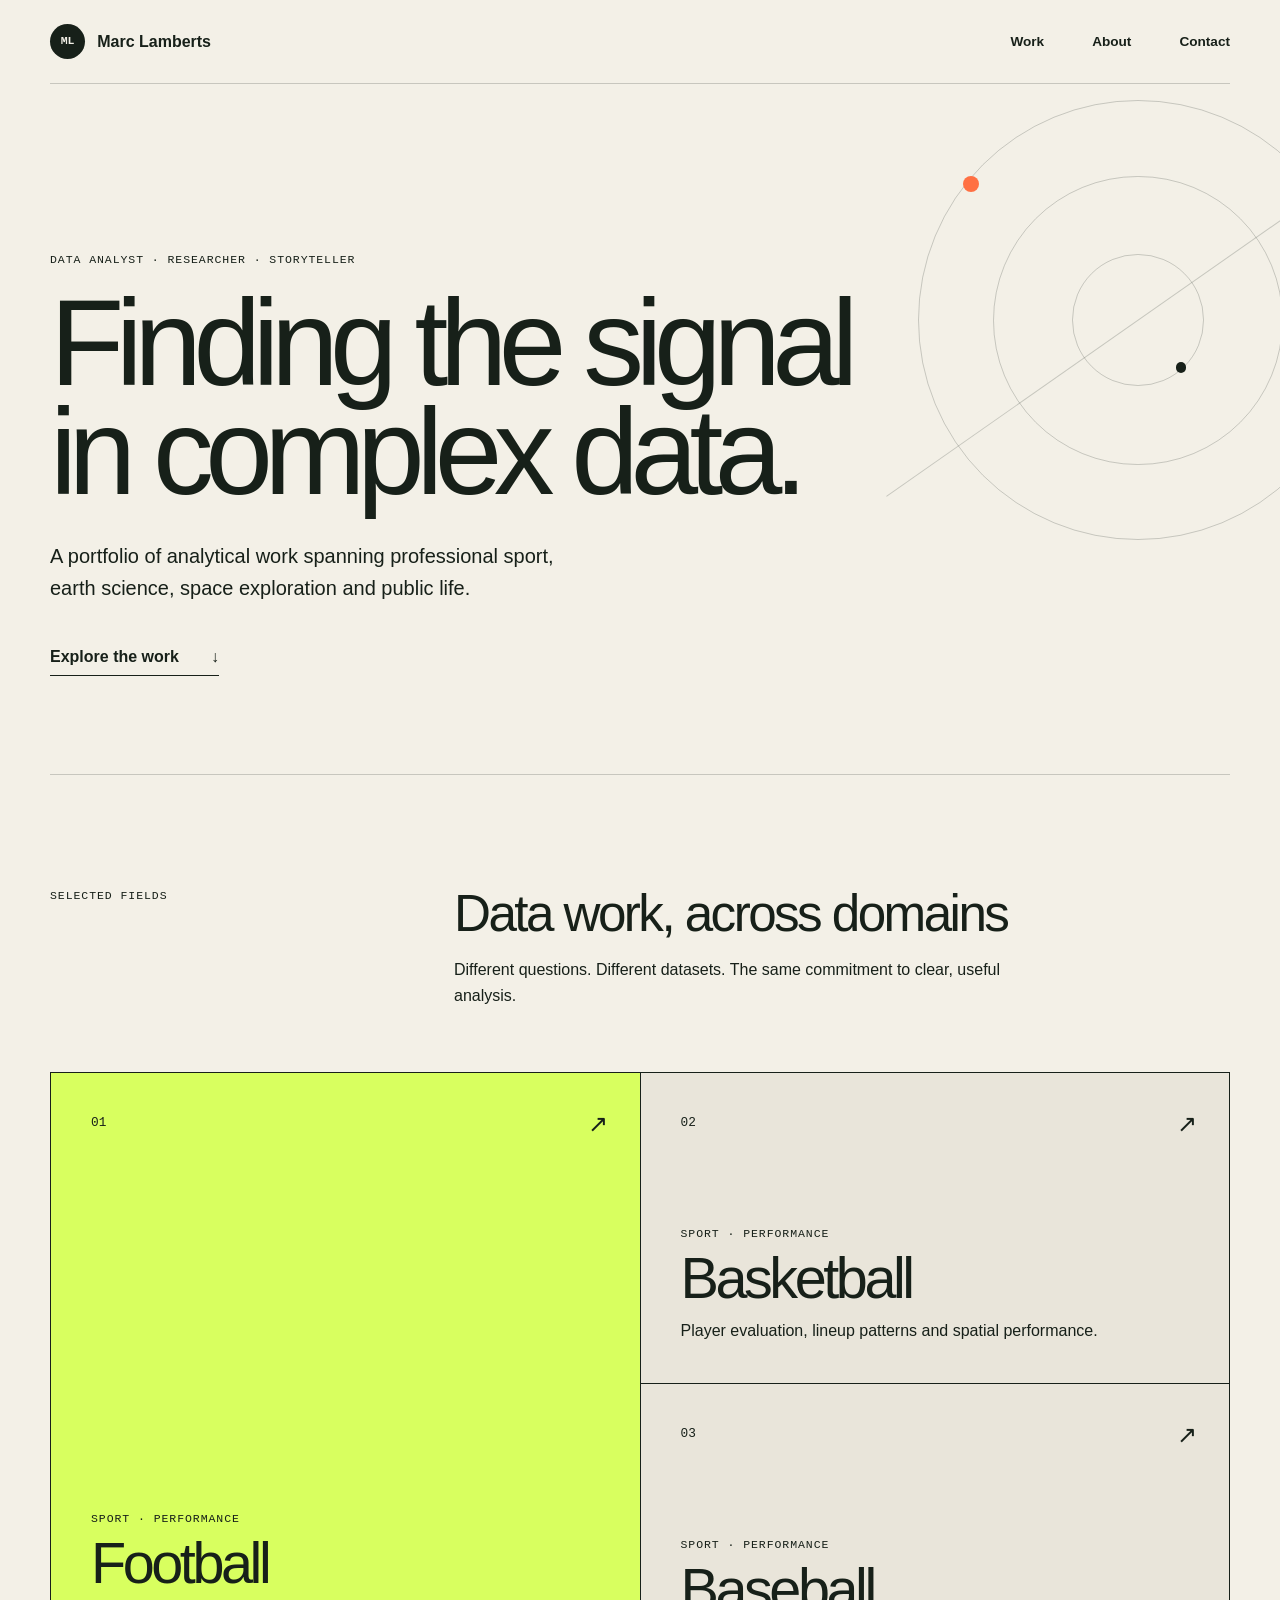
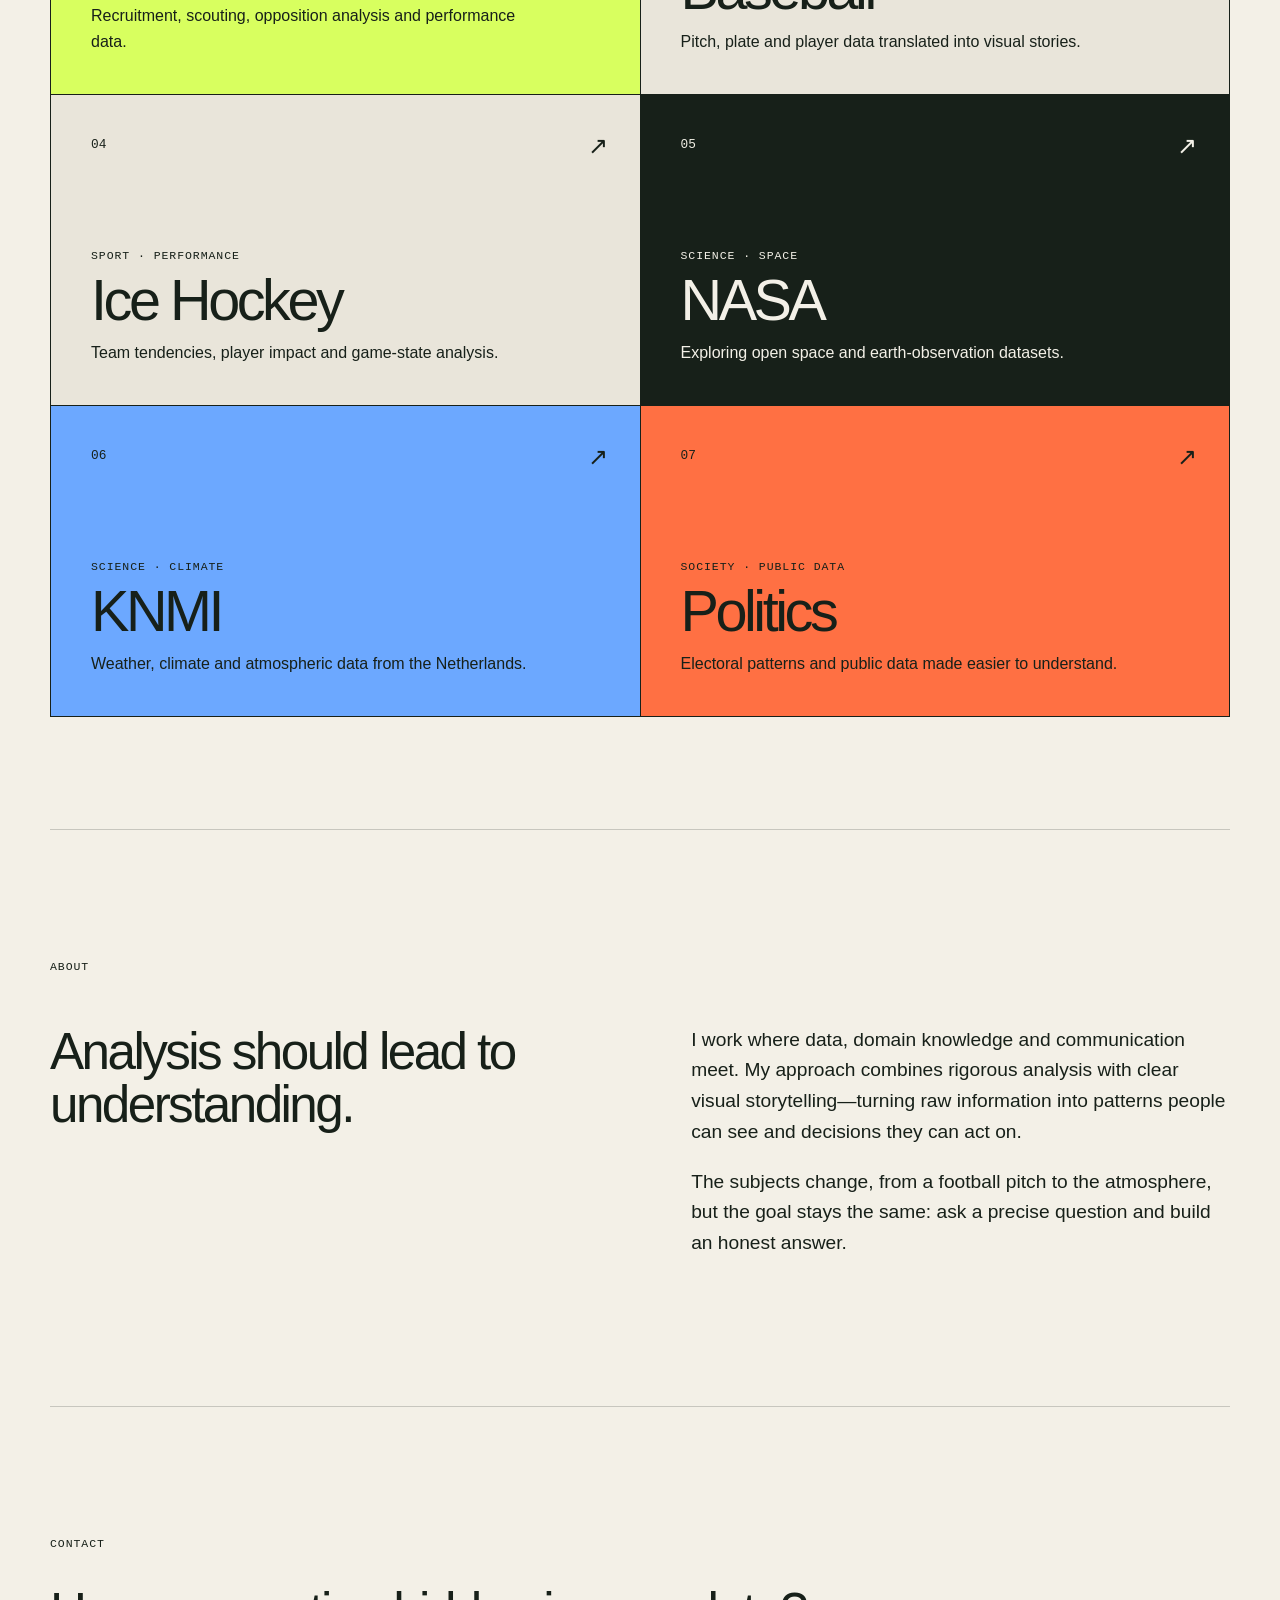
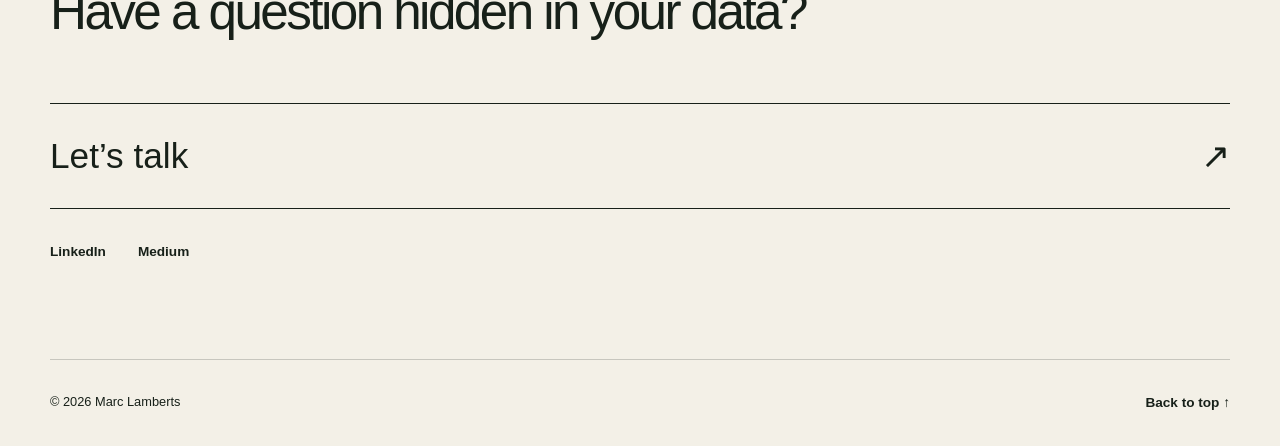
==== commit 10e7cc0c: "Redesign site as multidisciplinary data portfolio" ====
--- a/index.html
+++ b/index.html
@@ -1,104 +1,60 @@
 <!DOCTYPE html>
 <html lang="en">
 <head>
-<meta charset="UTF-8" />
-<meta name="viewport" content="width=device-width, initial-scale=1.0" />
-<title>Marc Lamberts</title>
-<meta name="description" content="Marc Lamberts — football recruitment & data analysis consultant." />
-<link rel="stylesheet" href="style.css" />
+  <meta charset="UTF-8" />
+  <meta name="viewport" content="width=device-width, initial-scale=1.0" />
+  <title>Marc Lamberts — Data Portfolio</title>
+  <meta name="description" content="Data analysis and visualisation across sport, science, weather and politics by Marc Lamberts." />
+  <link rel="stylesheet" href="style.css" />
 </head>
 <body>
+  <header class="site-header">
+    <a class="wordmark" href="#top" aria-label="Marc Lamberts, home"><span class="wordmark__mark">ML</span><span>Marc Lamberts</span></a>
+    <nav class="site-nav" aria-label="Main navigation"><a href="#work">Work</a><a href="#about">About</a><a href="#contact">Contact</a></nav>
+  </header>
 
-<header class="site-header">
-  <span class="site-header__name">Marc Lamberts</span>
-  <nav class="site-header__nav">
-    <a href="#about">About</a>
-    <a href="#experience">Experience</a>
-    <a href="#contact">Contact</a>
-  </nav>
-</header>
+  <main id="top">
+    <section class="hero" aria-labelledby="hero-title">
+      <p class="eyebrow">Data analyst · Researcher · Storyteller</p>
+      <h1 id="hero-title">Finding the signal<br />in complex data.</h1>
+      <p class="hero__intro">A portfolio of analytical work spanning professional sport, earth science, space exploration and public life.</p>
+      <a class="hero__link" href="#work">Explore the work <span aria-hidden="true">↓</span></a>
+      <div class="hero__orbit" aria-hidden="true"><span class="hero__orbit-line"></span><span class="hero__dot hero__dot--one"></span><span class="hero__dot hero__dot--two"></span><span class="hero__dot hero__dot--three"></span></div>
+    </section>
 
-<main>
+    <section id="work" class="work" aria-labelledby="work-title">
+      <div class="section-heading">
+        <p class="eyebrow">Selected fields</p>
+        <h2 id="work-title">Data work, across domains</h2>
+        <p>Different questions. Different datasets. The same commitment to clear, useful analysis.</p>
+      </div>
+      <div class="project-grid">
+        <article class="project-card project-card--football"><span class="project-card__number">01</span><div><p class="project-card__type">Sport · Performance</p><h3>Football</h3><p>Recruitment, scouting, opposition analysis and performance data.</p></div><span class="project-card__arrow" aria-hidden="true">↗</span></article>
+        <article class="project-card"><span class="project-card__number">02</span><div><p class="project-card__type">Sport · Performance</p><h3>Basketball</h3><p>Player evaluation, lineup patterns and spatial performance.</p></div><span class="project-card__arrow" aria-hidden="true">↗</span></article>
+        <article class="project-card"><span class="project-card__number">03</span><div><p class="project-card__type">Sport · Performance</p><h3>Baseball</h3><p>Pitch, plate and player data translated into visual stories.</p></div><span class="project-card__arrow" aria-hidden="true">↗</span></article>
+        <article class="project-card"><span class="project-card__number">04</span><div><p class="project-card__type">Sport · Performance</p><h3>Ice Hockey</h3><p>Team tendencies, player impact and game-state analysis.</p></div><span class="project-card__arrow" aria-hidden="true">↗</span></article>
+        <article class="project-card project-card--nasa"><span class="project-card__number">05</span><div><p class="project-card__type">Science · Space</p><h3>NASA</h3><p>Exploring open space and earth-observation datasets.</p></div><span class="project-card__arrow" aria-hidden="true">↗</span></article>
+        <article class="project-card project-card--knmi"><span class="project-card__number">06</span><div><p class="project-card__type">Science · Climate</p><h3>KNMI</h3><p>Weather, climate and atmospheric data from the Netherlands.</p></div><span class="project-card__arrow" aria-hidden="true">↗</span></article>
+        <article class="project-card project-card--politics"><span class="project-card__number">07</span><div><p class="project-card__type">Society · Public data</p><h3>Politics</h3><p>Electoral patterns and public data made easier to understand.</p></div><span class="project-card__arrow" aria-hidden="true">↗</span></article>
+      </div>
+    </section>
 
-  <section class="hero">
-    <h1>Marc Lamberts</h1>
-    <p class="hero__tagline">Football recruitment &amp; data-analysis consultant.</p>
-  </section>
+    <section id="about" class="about" aria-labelledby="about-title">
+      <p class="eyebrow">About</p>
+      <div class="about__content">
+        <h2 id="about-title">Analysis should lead to understanding.</h2>
+        <div class="about__copy"><p>I work where data, domain knowledge and communication meet. My approach combines rigorous analysis with clear visual storytelling—turning raw information into patterns people can see and decisions they can act on.</p><p>The subjects change, from a football pitch to the atmosphere, but the goal stays the same: ask a precise question and build an honest answer.</p></div>
+      </div>
+    </section>
 
-  <section id="about" class="section">
-    <h2>About</h2>
-    <p>
-      I bridge scouting, video analysis and data modelling to support clubs in men's
-      and women's football. My work sits at the intersection of patterns, tactics
-      and metrics — turning raw data into decisions clubs can act on.
-    </p>
-    <p>
-      My career has taken me through the Netherlands, Sweden, England and the
-      United States, working across professional recruitment, opposition analysis
-      and data engineering roles.
-    </p>
-  </section>
+    <section id="contact" class="contact" aria-labelledby="contact-title">
+      <p class="eyebrow">Contact</p>
+      <h2 id="contact-title">Have a question hidden in your data?</h2>
+      <a class="contact__email" href="mailto:marclamberts@outlook.com">Let’s talk <span aria-hidden="true">↗</span></a>
+      <div class="contact__links"><a href="https://www.linkedin.com/in/marclamberts/" target="_blank" rel="noopener noreferrer">LinkedIn</a><a href="https://marclamberts.medium.com/" target="_blank" rel="noopener noreferrer">Medium</a></div>
+    </section>
+  </main>
 
-  <section id="experience" class="section">
-    <h2>Experience</h2>
-    <ul class="experience">
-      <li>
-        <span class="experience__role">Recruitment Analyst Intern</span>
-        <span class="experience__org">London City Lionesses</span>
-      </li>
-      <li>
-        <span class="experience__role">Opposition Analyst</span>
-        <span class="experience__org">Charlotte FC</span>
-      </li>
-      <li>
-        <span class="experience__role">Scouting Analyst</span>
-        <span class="experience__org">D.C. United</span>
-      </li>
-      <li>
-        <span class="experience__role">Scouting Analyst</span>
-        <span class="experience__org">KAA Gent</span>
-      </li>
-      <li>
-        <span class="experience__role">Data Engineer</span>
-        <span class="experience__org">Slavia Prague</span>
-      </li>
-      <li>
-        <span class="experience__role">Scouting Methodology</span>
-        <span class="experience__org">KNVB</span>
-      </li>
-      <li>
-        <span class="experience__role">Opposition Scout &amp; Analyst</span>
-        <span class="experience__org">Linköping FC</span>
-      </li>
-      <li>
-        <span class="experience__role">Scouting &amp; Data Analysis</span>
-        <span class="experience__org">VVV-Venlo</span>
-      </li>
-      <li>
-        <span class="experience__role">Data Analyst</span>
-        <span class="experience__org">University of Southern California</span>
-      </li>
-    </ul>
-  </section>
-
-  <section id="contact" class="section">
-    <h2>Contact</h2>
-    <p>
-      Open to conversations about recruitment analytics, scouting workflows and
-      performance data. Reach out any time.
-    </p>
-    <ul class="links">
-      <li><a href="mailto:marclamberts@outlook.com">Email</a></li>
-      <li><a href="https://www.linkedin.com/in/marclamberts/" target="_blank" rel="noopener">LinkedIn</a></li>
-      <li><a href="https://marclamberts.medium.com/" target="_blank" rel="noopener">Medium</a></li>
-    </ul>
-  </section>
-
-</main>
-
-<footer class="site-footer">
-  <p>&copy; 2026 Marc Lamberts</p>
-</footer>
-
+  <footer class="site-footer"><span>© 2026 Marc Lamberts</span><a href="#top">Back to top ↑</a></footer>
 </body>
 </html>
--- a/style.css
+++ b/style.css
@@ -1,165 +1,54 @@
-:root {
-  --bg: #fdfdfc;
-  --fg: #1a1a1a;
-  --muted: #6b6b6b;
-  --accent: #b5502e;
-  --border: #eae7e2;
-  --max-width: 640px;
+:root { --ink:#172019; --paper:#f3f0e7; --surface:#e9e5da; --lime:#d8ff5f; --orange:#ff7043; --blue:#6ca8ff; --line:rgba(23,32,25,.2); --max-width:1180px; }
+* { box-sizing:border-box; }
+html { scroll-behavior:smooth; }
+body { margin:0; background:var(--paper); color:var(--ink); font-family:"Avenir Next","Segoe UI",Helvetica,Arial,sans-serif; line-height:1.6; -webkit-font-smoothing:antialiased; }
+a { color:inherit; }
+.site-header { position:relative; z-index:10; display:flex; align-items:center; justify-content:space-between; width:min(calc(100% - 3rem),var(--max-width)); margin:0 auto; padding:1.5rem 0; border-bottom:1px solid var(--line); }
+.wordmark { display:inline-flex; align-items:center; gap:.75rem; font-weight:700; text-decoration:none; }
+.wordmark__mark { display:grid; width:2.2rem; height:2.2rem; place-items:center; border-radius:50%; background:var(--ink); color:var(--paper); font-family:"SFMono-Regular",Consolas,monospace; font-size:.72rem; }
+.site-nav { display:flex; gap:clamp(1.2rem,4vw,3rem); }
+.site-nav a,.site-footer a,.contact__links a { font-size:.85rem; font-weight:600; text-decoration:none; }
+.site-nav a:hover,.site-footer a:hover,.contact__links a:hover { text-decoration:underline; text-underline-offset:.3rem; }
+main { overflow:hidden; }
+.hero,.work,.about,.contact,.site-footer { width:min(calc(100% - 3rem),var(--max-width)); margin-inline:auto; }
+.hero { position:relative; min-height:690px; padding:clamp(6rem,13vw,10.5rem) 0 5rem; }
+.eyebrow,.project-card__type { margin:0; font-family:"SFMono-Regular",Consolas,monospace; font-size:.72rem; letter-spacing:.08em; text-transform:uppercase; }
+.hero h1 { position:relative; z-index:2; max-width:940px; margin:1.25rem 0 2rem; font-size:clamp(3.7rem,9.5vw,8rem); font-weight:500; letter-spacing:-.07em; line-height:.9; }
+.hero__intro { position:relative; z-index:2; max-width:540px; margin:0; font-size:clamp(1rem,2vw,1.25rem); }
+.hero__link { display:inline-flex; gap:2rem; margin-top:2.5rem; padding-bottom:.35rem; border-bottom:1px solid var(--ink); font-weight:600; text-decoration:none; }
+.hero__orbit { position:absolute; top:1rem; right:-8rem; width:440px; height:440px; border:1px solid var(--line); border-radius:50%; }
+.hero__orbit::before,.hero__orbit::after,.hero__orbit-line { position:absolute; content:""; border:1px solid var(--line); border-radius:50%; inset:17%; }
+.hero__orbit::after { inset:35%; }
+.hero__orbit-line { inset:50% -20%; border-radius:0; border-width:1px 0 0; transform:rotate(-35deg); }
+.hero__dot { position:absolute; display:block; width:1rem; height:1rem; border-radius:50%; background:var(--orange); }
+.hero__dot--one { top:17%; left:10%; } .hero__dot--two { right:9%; bottom:24%; background:var(--blue); } .hero__dot--three { right:39%; bottom:38%; width:.65rem; height:.65rem; background:var(--ink); }
+.work { padding:7rem 0; border-top:1px solid var(--line); }
+.section-heading { display:grid; grid-template-columns:1fr 2fr; gap:1rem; margin-bottom:4rem; }
+.section-heading h2,.about h2,.contact h2 { margin:0; font-size:clamp(2rem,4vw,4rem); font-weight:500; letter-spacing:-.05em; line-height:1.05; }
+.section-heading>p:last-child { grid-column:2; max-width:560px; margin:0; }
+.project-grid { display:grid; grid-template-columns:repeat(2,minmax(0,1fr)); gap:1px; overflow:hidden; border:1px solid var(--ink); background:var(--ink); }
+.project-card { position:relative; display:flex; min-height:310px; padding:clamp(1.5rem,4vw,2.5rem); flex-direction:column; justify-content:space-between; background:var(--surface); transition:background-color 180ms ease; }
+.project-card:first-child { grid-row:span 2; min-height:621px; background:var(--lime); }
+.project-card:hover { background:#fff; } .project-card:first-child:hover { background:#e5ff91; }
+.project-card__number { font-family:"SFMono-Regular",Consolas,monospace; font-size:.8rem; }
+.project-card h3 { margin:.4rem 0 .65rem; font-size:clamp(2rem,4.5vw,4.4rem); font-weight:500; letter-spacing:-.06em; line-height:1; }
+.project-card p:last-child { max-width:440px; margin:0; }
+.project-card__arrow { position:absolute; top:2rem; right:2rem; font-size:1.5rem; }
+.project-card--nasa { background:#172019; color:#f3f0e7; } .project-card--knmi { background:var(--blue); } .project-card--politics { background:var(--orange); }
+.about { padding:8rem 0; border-top:1px solid var(--line); }
+.about__content { display:grid; grid-template-columns:1fr 1fr; gap:clamp(2rem,8vw,8rem); margin-top:3rem; }
+.about__copy { font-size:clamp(1rem,2vw,1.2rem); } .about__copy p:first-child { margin-top:0; }
+.contact { padding:8rem 0 6rem; border-top:1px solid var(--line); }
+.contact h2 { max-width:780px; margin:2rem 0 4rem; }
+.contact__email { display:flex; justify-content:space-between; padding:1.5rem 0; border-block:1px solid var(--ink); font-size:clamp(1.4rem,3vw,2.2rem); font-weight:500; text-decoration:none; }
+.contact__email:hover { padding-inline:1rem; background:var(--lime); }
+.contact__links { display:flex; gap:2rem; margin-top:2rem; }
+.site-footer { display:flex; justify-content:space-between; padding:2rem 0; border-top:1px solid var(--line); font-size:.8rem; }
+@media (max-width:720px) {
+  .site-header,.hero,.work,.about,.contact,.site-footer { width:min(calc(100% - 2rem),var(--max-width)); }
+  .site-nav { gap:1rem; } .hero { min-height:610px; padding-top:6rem; } .hero__orbit { top:8rem; right:-15rem; }
+  .section-heading,.about__content { grid-template-columns:1fr; } .section-heading>p:last-child { grid-column:1; }
+  .project-grid { grid-template-columns:1fr; } .project-card,.project-card:first-child { grid-row:auto; min-height:290px; }
+  .project-card__arrow { top:1.5rem; right:1.5rem; }
 }
-
-@media (prefers-color-scheme: dark) {
-  :root {
-    --bg: #161513;
-    --fg: #f2f0ec;
-    --muted: #a1a1a1;
-    --accent: #e08a5f;
-    --border: #2a2925;
-  }
-}
-
-* {
-  box-sizing: border-box;
-}
-
-body {
-  margin: 0;
-  background: var(--bg);
-  color: var(--fg);
-  font-family: -apple-system, BlinkMacSystemFont, "Segoe UI", Helvetica, Arial, sans-serif;
-  line-height: 1.6;
-  -webkit-font-smoothing: antialiased;
-}
-
-.site-header {
-  display: flex;
-  justify-content: space-between;
-  align-items: center;
-  flex-wrap: wrap;
-  gap: 1rem;
-  max-width: var(--max-width);
-  margin: 0 auto;
-  padding: 2rem 1.5rem 1rem;
-}
-
-.site-header__name {
-  font-weight: 600;
-  letter-spacing: -0.01em;
-}
-
-.site-header__nav {
-  display: flex;
-  gap: 1.5rem;
-}
-
-.site-header__nav a {
-  color: var(--muted);
-  text-decoration: none;
-  font-size: 0.9rem;
-}
-
-.site-header__nav a:hover {
-  color: var(--accent);
-}
-
-main {
-  max-width: var(--max-width);
-  margin: 0 auto;
-  padding: 0 1.5rem;
-}
-
-.hero {
-  padding: 3.5rem 0 2.5rem;
-}
-
-.hero h1 {
-  font-size: 2.25rem;
-  margin: 0 0 0.5rem;
-  letter-spacing: -0.02em;
-}
-
-.hero__tagline {
-  margin: 0;
-  color: var(--muted);
-  font-size: 1.1rem;
-}
-
-.section {
-  padding: 2.5rem 0;
-  border-top: 1px solid var(--border);
-}
-
-.section h2 {
-  font-size: 0.85rem;
-  text-transform: uppercase;
-  letter-spacing: 0.08em;
-  color: var(--muted);
-  margin: 0 0 1.25rem;
-}
-
-.section p {
-  margin: 0 0 1rem;
-}
-
-.section p:last-child {
-  margin-bottom: 0;
-}
-
-.experience {
-  list-style: none;
-  margin: 0;
-  padding: 0;
-  display: flex;
-  flex-direction: column;
-  gap: 0.9rem;
-}
-
-.experience li {
-  display: flex;
-  justify-content: space-between;
-  gap: 1rem;
-  flex-wrap: wrap;
-}
-
-.experience__role {
-  color: var(--fg);
-}
-
-.experience__org {
-  color: var(--muted);
-  text-align: right;
-}
-
-.links {
-  list-style: none;
-  margin: 0;
-  padding: 0;
-  display: flex;
-  gap: 1.5rem;
-  flex-wrap: wrap;
-}
-
-a {
-  color: var(--accent);
-}
-
-.links a {
-  text-decoration: none;
-  font-weight: 500;
-}
-
-.links a:hover {
-  text-decoration: underline;
-}
-
-.site-footer {
-  max-width: var(--max-width);
-  margin: 0 auto;
-  padding: 2.5rem 1.5rem 3rem;
-  color: var(--muted);
-  font-size: 0.85rem;
-  border-top: 1px solid var(--border);
-}
-
-.site-footer p {
-  margin: 1.5rem 0 0;
-}
+@media (prefers-reduced-motion:reduce) { html { scroll-behavior:auto; } * { transition:none !important; } }
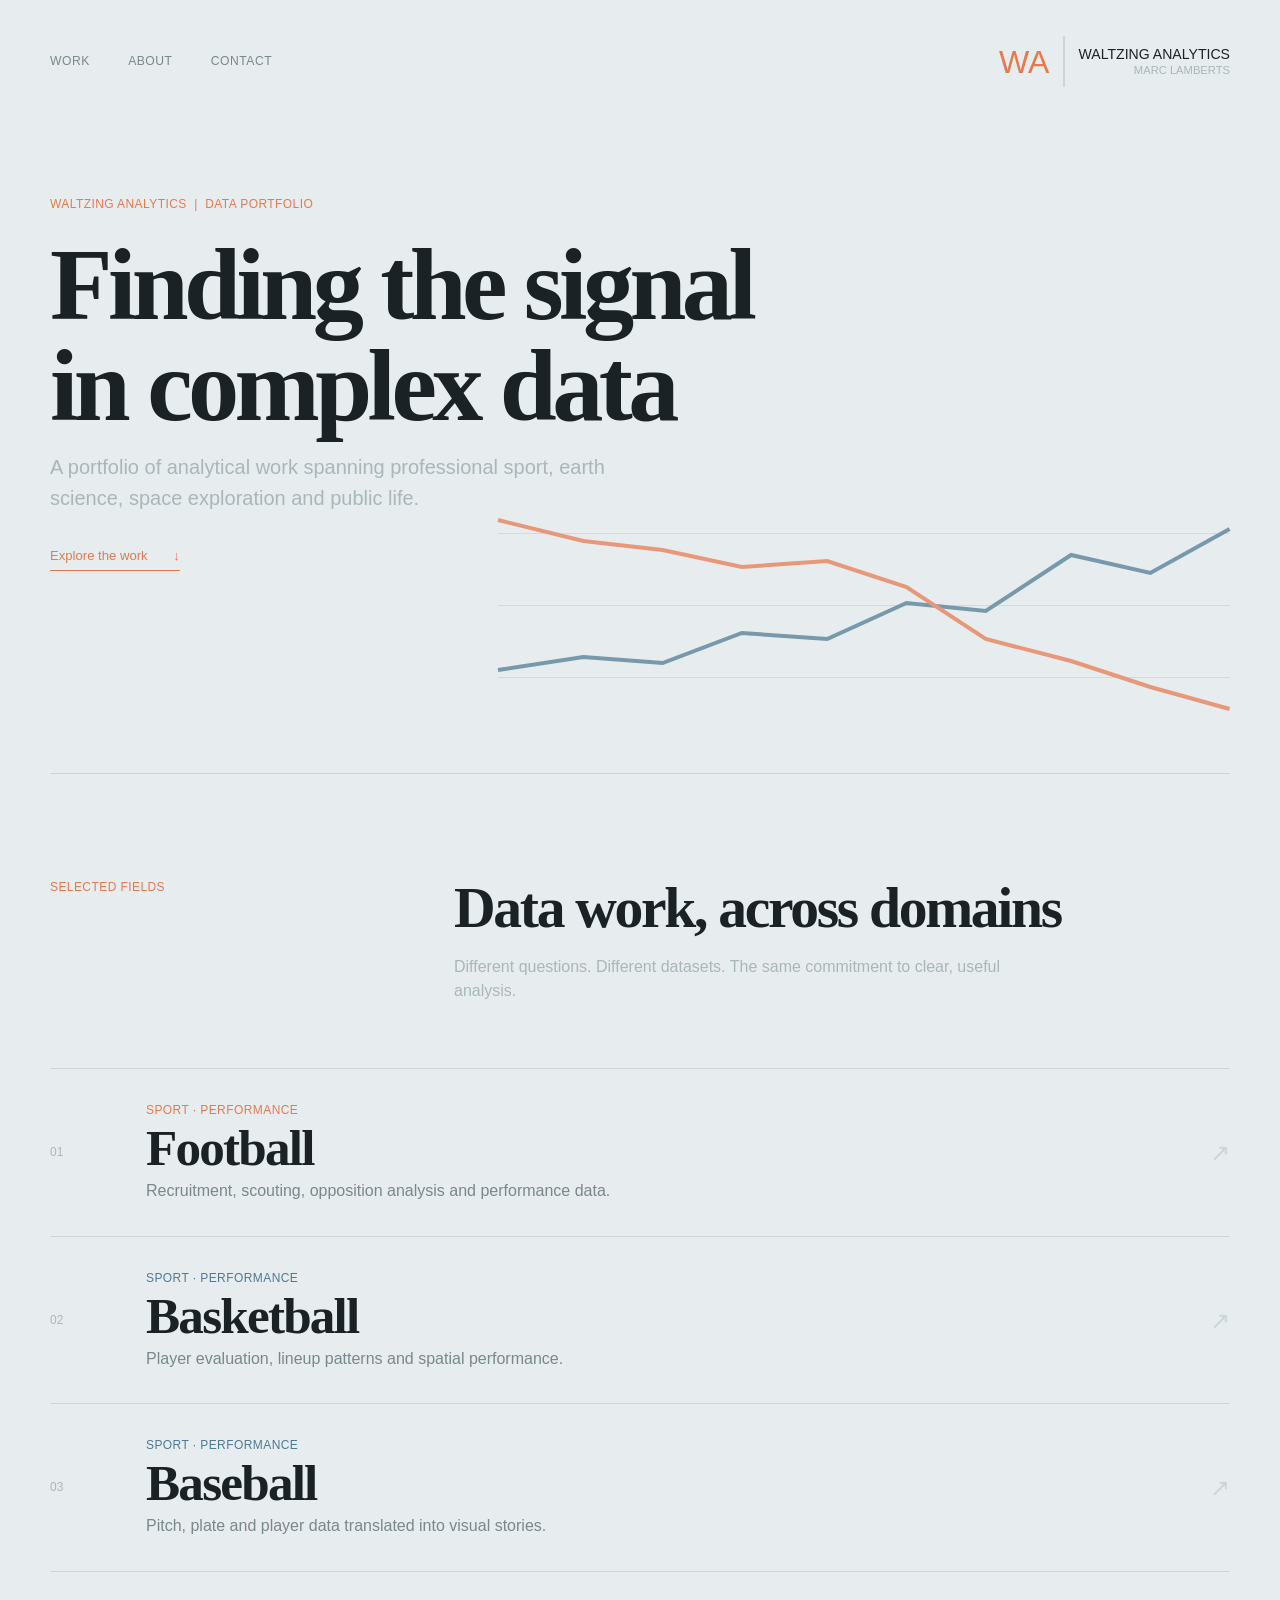
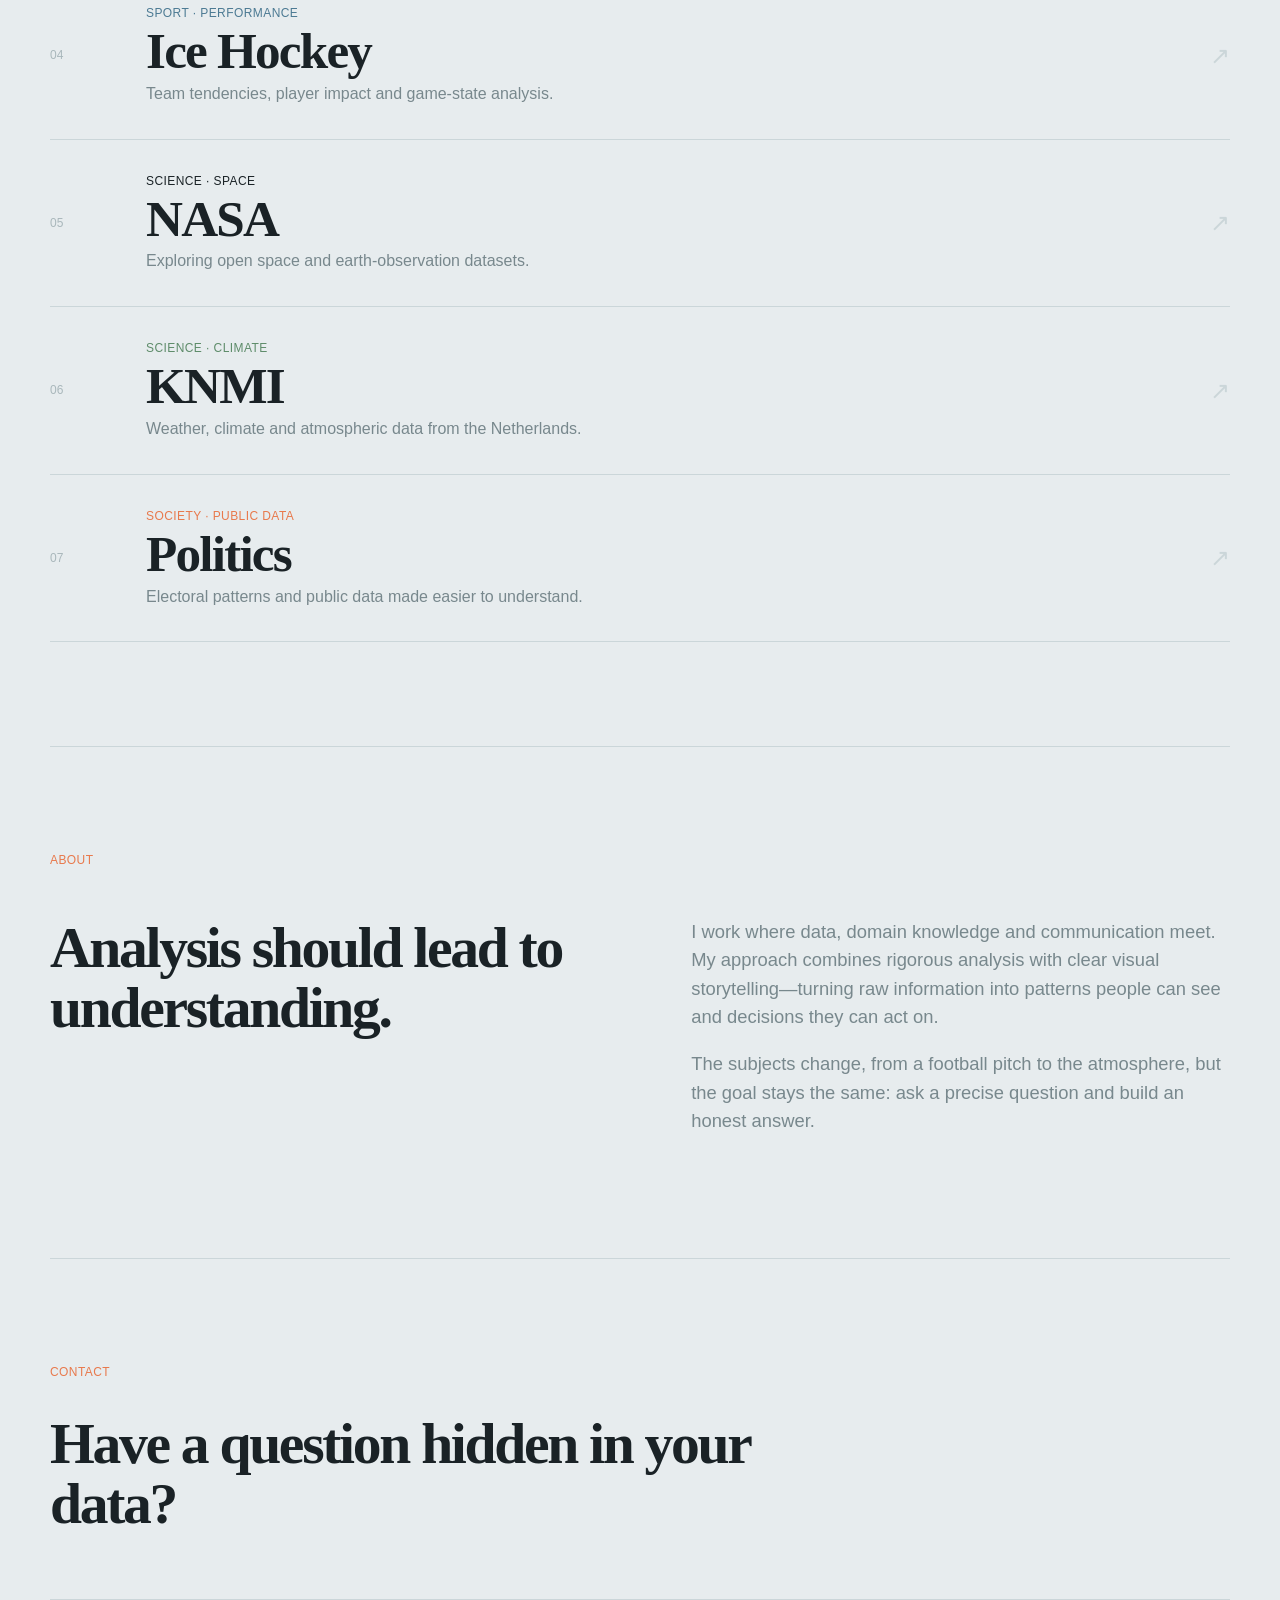
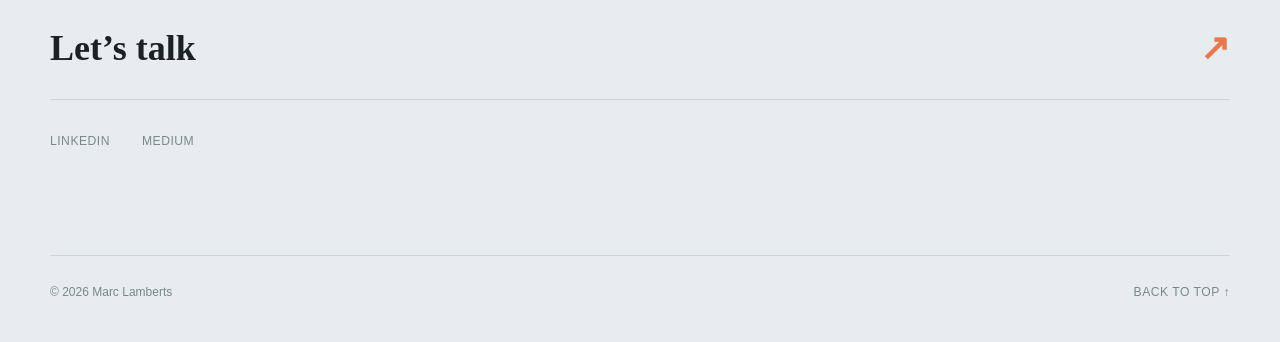
==== commit afac1efd: "Apply Waltzing Analytics Fog theme" ====
--- a/index.html
+++ b/index.html
@@ -9,17 +9,23 @@
 </head>
 <body>
   <header class="site-header">
-    <a class="wordmark" href="#top" aria-label="Marc Lamberts, home"><span class="wordmark__mark">ML</span><span>Marc Lamberts</span></a>
+    <a class="wordmark" href="#top" aria-label="Waltzing Analytics, home"><span class="wordmark__mark">WA</span><span class="wordmark__divider"></span><span class="wordmark__text"><strong>Waltzing Analytics</strong><small>Marc Lamberts</small></span></a>
     <nav class="site-nav" aria-label="Main navigation"><a href="#work">Work</a><a href="#about">About</a><a href="#contact">Contact</a></nav>
   </header>
 
   <main id="top">
     <section class="hero" aria-labelledby="hero-title">
-      <p class="eyebrow">Data analyst · Researcher · Storyteller</p>
-      <h1 id="hero-title">Finding the signal<br />in complex data.</h1>
+      <p class="eyebrow">Waltzing Analytics&nbsp; | &nbsp;Data portfolio</p>
+      <h1 id="hero-title">Finding the signal<br />in complex data</h1>
       <p class="hero__intro">A portfolio of analytical work spanning professional sport, earth science, space exploration and public life.</p>
       <a class="hero__link" href="#work">Explore the work <span aria-hidden="true">↓</span></a>
-      <div class="hero__orbit" aria-hidden="true"><span class="hero__orbit-line"></span><span class="hero__dot hero__dot--one"></span><span class="hero__dot hero__dot--two"></span><span class="hero__dot hero__dot--three"></span></div>
+      <div class="hero__chart" aria-hidden="true">
+        <span class="chart-grid chart-grid--one"></span><span class="chart-grid chart-grid--two"></span><span class="chart-grid chart-grid--three"></span>
+        <svg viewBox="0 0 600 240" preserveAspectRatio="none">
+          <polyline class="chart-line chart-line--blue" points="0,185 70,172 135,178 200,148 270,154 335,118 400,126 470,70 535,88 600,44" />
+          <polyline class="chart-line chart-line--coral" points="0,35 70,56 135,65 200,82 270,76 335,102 400,154 470,176 535,202 600,224" />
+        </svg>
+      </div>
     </section>
 
     <section id="work" class="work" aria-labelledby="work-title">
--- a/style.css
+++ b/style.css
@@ -1,54 +1,232 @@
-:root { --ink:#172019; --paper:#f3f0e7; --surface:#e9e5da; --lime:#d8ff5f; --orange:#ff7043; --blue:#6ca8ff; --line:rgba(23,32,25,.2); --max-width:1180px; }
-* { box-sizing:border-box; }
-html { scroll-behavior:smooth; }
-body { margin:0; background:var(--paper); color:var(--ink); font-family:"Avenir Next","Segoe UI",Helvetica,Arial,sans-serif; line-height:1.6; -webkit-font-smoothing:antialiased; }
-a { color:inherit; }
-.site-header { position:relative; z-index:10; display:flex; align-items:center; justify-content:space-between; width:min(calc(100% - 3rem),var(--max-width)); margin:0 auto; padding:1.5rem 0; border-bottom:1px solid var(--line); }
-.wordmark { display:inline-flex; align-items:center; gap:.75rem; font-weight:700; text-decoration:none; }
-.wordmark__mark { display:grid; width:2.2rem; height:2.2rem; place-items:center; border-radius:50%; background:var(--ink); color:var(--paper); font-family:"SFMono-Regular",Consolas,monospace; font-size:.72rem; }
-.site-nav { display:flex; gap:clamp(1.2rem,4vw,3rem); }
-.site-nav a,.site-footer a,.contact__links a { font-size:.85rem; font-weight:600; text-decoration:none; }
-.site-nav a:hover,.site-footer a:hover,.contact__links a:hover { text-decoration:underline; text-underline-offset:.3rem; }
-main { overflow:hidden; }
-.hero,.work,.about,.contact,.site-footer { width:min(calc(100% - 3rem),var(--max-width)); margin-inline:auto; }
-.hero { position:relative; min-height:690px; padding:clamp(6rem,13vw,10.5rem) 0 5rem; }
-.eyebrow,.project-card__type { margin:0; font-family:"SFMono-Regular",Consolas,monospace; font-size:.72rem; letter-spacing:.08em; text-transform:uppercase; }
-.hero h1 { position:relative; z-index:2; max-width:940px; margin:1.25rem 0 2rem; font-size:clamp(3.7rem,9.5vw,8rem); font-weight:500; letter-spacing:-.07em; line-height:.9; }
-.hero__intro { position:relative; z-index:2; max-width:540px; margin:0; font-size:clamp(1rem,2vw,1.25rem); }
-.hero__link { display:inline-flex; gap:2rem; margin-top:2.5rem; padding-bottom:.35rem; border-bottom:1px solid var(--ink); font-weight:600; text-decoration:none; }
-.hero__orbit { position:absolute; top:1rem; right:-8rem; width:440px; height:440px; border:1px solid var(--line); border-radius:50%; }
-.hero__orbit::before,.hero__orbit::after,.hero__orbit-line { position:absolute; content:""; border:1px solid var(--line); border-radius:50%; inset:17%; }
-.hero__orbit::after { inset:35%; }
-.hero__orbit-line { inset:50% -20%; border-radius:0; border-width:1px 0 0; transform:rotate(-35deg); }
-.hero__dot { position:absolute; display:block; width:1rem; height:1rem; border-radius:50%; background:var(--orange); }
-.hero__dot--one { top:17%; left:10%; } .hero__dot--two { right:9%; bottom:24%; background:var(--blue); } .hero__dot--three { right:39%; bottom:38%; width:.65rem; height:.65rem; background:var(--ink); }
-.work { padding:7rem 0; border-top:1px solid var(--line); }
-.section-heading { display:grid; grid-template-columns:1fr 2fr; gap:1rem; margin-bottom:4rem; }
-.section-heading h2,.about h2,.contact h2 { margin:0; font-size:clamp(2rem,4vw,4rem); font-weight:500; letter-spacing:-.05em; line-height:1.05; }
-.section-heading>p:last-child { grid-column:2; max-width:560px; margin:0; }
-.project-grid { display:grid; grid-template-columns:repeat(2,minmax(0,1fr)); gap:1px; overflow:hidden; border:1px solid var(--ink); background:var(--ink); }
-.project-card { position:relative; display:flex; min-height:310px; padding:clamp(1.5rem,4vw,2.5rem); flex-direction:column; justify-content:space-between; background:var(--surface); transition:background-color 180ms ease; }
-.project-card:first-child { grid-row:span 2; min-height:621px; background:var(--lime); }
-.project-card:hover { background:#fff; } .project-card:first-child:hover { background:#e5ff91; }
-.project-card__number { font-family:"SFMono-Regular",Consolas,monospace; font-size:.8rem; }
-.project-card h3 { margin:.4rem 0 .65rem; font-size:clamp(2rem,4.5vw,4.4rem); font-weight:500; letter-spacing:-.06em; line-height:1; }
-.project-card p:last-child { max-width:440px; margin:0; }
-.project-card__arrow { position:absolute; top:2rem; right:2rem; font-size:1.5rem; }
-.project-card--nasa { background:#172019; color:#f3f0e7; } .project-card--knmi { background:var(--blue); } .project-card--politics { background:var(--orange); }
-.about { padding:8rem 0; border-top:1px solid var(--line); }
-.about__content { display:grid; grid-template-columns:1fr 1fr; gap:clamp(2rem,8vw,8rem); margin-top:3rem; }
-.about__copy { font-size:clamp(1rem,2vw,1.2rem); } .about__copy p:first-child { margin-top:0; }
-.contact { padding:8rem 0 6rem; border-top:1px solid var(--line); }
-.contact h2 { max-width:780px; margin:2rem 0 4rem; }
-.contact__email { display:flex; justify-content:space-between; padding:1.5rem 0; border-block:1px solid var(--ink); font-size:clamp(1.4rem,3vw,2.2rem); font-weight:500; text-decoration:none; }
-.contact__email:hover { padding-inline:1rem; background:var(--lime); }
-.contact__links { display:flex; gap:2rem; margin-top:2rem; }
-.site-footer { display:flex; justify-content:space-between; padding:2rem 0; border-top:1px solid var(--line); font-size:.8rem; }
-@media (max-width:720px) {
-  .site-header,.hero,.work,.about,.contact,.site-footer { width:min(calc(100% - 2rem),var(--max-width)); }
-  .site-nav { gap:1rem; } .hero { min-height:610px; padding-top:6rem; } .hero__orbit { top:8rem; right:-15rem; }
-  .section-heading,.about__content { grid-template-columns:1fr; } .section-heading>p:last-child { grid-column:1; }
-  .project-grid { grid-template-columns:1fr; } .project-card,.project-card:first-child { grid-row:auto; min-height:290px; }
-  .project-card__arrow { top:1.5rem; right:1.5rem; }
-}
-@media (prefers-reduced-motion:reduce) { html { scroll-behavior:auto; } * { transition:none !important; } }
+:root {
+  --canvas: #e7ecee;
+  --ink: #1a2226;
+  --muted: #78888d;
+  --muted-2: #a9b7bb;
+  --hair: #cbd6d9;
+  --coral: #e8794c;
+  --mid: #4c7a93;
+  --def: #5e8c6a;
+  --max-width: 1180px;
+}
+
+* { box-sizing: border-box; }
+html { scroll-behavior: smooth; }
+body {
+  margin: 0;
+  background: var(--canvas);
+  color: var(--ink);
+  font-family: "Helvetica Neue", Helvetica, Arial, sans-serif;
+  line-height: 1.55;
+  -webkit-font-smoothing: antialiased;
+}
+a { color: inherit; }
+
+.site-header,
+.hero,
+.work,
+.about,
+.contact,
+.site-footer {
+  width: min(calc(100% - 6rem), var(--max-width));
+  margin-inline: auto;
+}
+
+.site-header {
+  display: flex;
+  align-items: center;
+  justify-content: space-between;
+  padding: 2.25rem 0;
+}
+
+.wordmark {
+  display: flex;
+  align-items: center;
+  gap: 0.85rem;
+  margin-left: auto;
+  text-decoration: none;
+  text-transform: uppercase;
+}
+.wordmark__mark {
+  color: var(--coral);
+  font-size: 2rem;
+  font-weight: 400;
+  line-height: 1;
+}
+.wordmark__divider { width: 2px; height: 3.2rem; background: var(--hair); }
+.wordmark__text { display: flex; flex-direction: column; align-items: flex-end; line-height: 1.25; }
+.wordmark__text strong { font-size: 0.88rem; font-weight: 500; }
+.wordmark__text small { color: var(--muted-2); font-size: 0.7rem; font-weight: 500; }
+.site-nav { display: flex; order: -1; gap: clamp(1.25rem, 3vw, 2.5rem); }
+.site-nav a,
+.site-footer a,
+.contact__links a {
+  color: var(--muted);
+  font-size: 0.76rem;
+  font-weight: 500;
+  letter-spacing: 0.04em;
+  text-decoration: none;
+  text-transform: uppercase;
+}
+.site-nav a:hover,
+.site-footer a:hover,
+.contact__links a:hover { color: var(--coral); }
+
+main { overflow: hidden; }
+.hero { position: relative; min-height: 650px; padding: 4.5rem 0 4rem; }
+.eyebrow,
+.project-card__type {
+  margin: 0;
+  color: var(--coral);
+  font-size: 0.75rem;
+  font-weight: 500;
+  letter-spacing: 0.035em;
+  text-transform: uppercase;
+}
+.hero h1,
+.section-heading h2,
+.about h2,
+.contact h2,
+.project-card h3 {
+  font-family: Georgia, "Times New Roman", serif;
+}
+.hero h1 {
+  position: relative;
+  z-index: 2;
+  max-width: 900px;
+  margin: 1.35rem 0 1rem;
+  font-size: clamp(3.6rem, 8vw, 7rem);
+  font-weight: 700;
+  letter-spacing: -0.045em;
+  line-height: 0.98;
+}
+.hero__intro {
+  position: relative;
+  z-index: 2;
+  max-width: 560px;
+  margin: 0;
+  color: var(--muted-2);
+  font-size: clamp(1rem, 1.8vw, 1.25rem);
+}
+.hero__link {
+  position: relative;
+  z-index: 2;
+  display: inline-flex;
+  gap: 1.6rem;
+  margin-top: 2rem;
+  padding-bottom: 0.25rem;
+  border-bottom: 1px solid var(--coral);
+  color: var(--coral);
+  font-size: 0.82rem;
+  font-weight: 500;
+  text-decoration: none;
+}
+.hero__chart {
+  position: absolute;
+  right: 0;
+  bottom: 3rem;
+  width: 62%;
+  height: 240px;
+  opacity: 0.72;
+}
+.hero__chart svg { position: absolute; inset: 0; width: 100%; height: 100%; overflow: visible; }
+.chart-grid { position: absolute; right: 0; left: 0; height: 1px; background: var(--hair); }
+.chart-grid--one { top: 20%; }
+.chart-grid--two { top: 50%; }
+.chart-grid--three { top: 80%; }
+.chart-line { fill: none; stroke-width: 4; vector-effect: non-scaling-stroke; }
+.chart-line--blue { stroke: var(--mid); }
+.chart-line--coral { stroke: var(--coral); }
+
+.work,
+.about,
+.contact { padding: 6.5rem 0; border-top: 1px solid var(--hair); }
+.section-heading { display: grid; grid-template-columns: 1fr 2fr; gap: 1rem; margin-bottom: 4rem; }
+.section-heading h2,
+.about h2,
+.contact h2 {
+  margin: 0;
+  font-size: clamp(2.4rem, 4.5vw, 4.5rem);
+  font-weight: 700;
+  letter-spacing: -0.04em;
+  line-height: 1.05;
+}
+.section-heading > p:last-child { grid-column: 2; max-width: 560px; margin: 0; color: var(--muted-2); }
+
+.project-grid { border-top: 1px solid var(--hair); }
+.project-card {
+  position: relative;
+  display: grid;
+  grid-template-columns: 4rem minmax(0, 1fr) auto;
+  gap: 2rem;
+  align-items: center;
+  min-height: 155px;
+  padding: 2rem 0;
+  border-bottom: 1px solid var(--hair);
+}
+.project-card::before {
+  position: absolute;
+  top: -1px;
+  bottom: -1px;
+  left: -1.5rem;
+  width: 0;
+  content: "";
+  background: rgba(255, 255, 255, 0.28);
+  transition: width 220ms ease;
+}
+.project-card:hover::before { width: calc(100% + 3rem); }
+.project-card > * { position: relative; }
+.project-card__number { color: var(--muted-2); font-size: 0.75rem; }
+.project-card h3 {
+  margin: 0.15rem 0 0.35rem;
+  font-size: clamp(2rem, 4vw, 3.8rem);
+  font-weight: 700;
+  letter-spacing: -0.035em;
+  line-height: 1;
+}
+.project-card p:last-child { max-width: 560px; margin: 0; color: var(--muted); }
+.project-card__arrow { color: var(--hair); font-size: 1.5rem; }
+.project-card:nth-child(2) .project-card__type,
+.project-card:nth-child(3) .project-card__type,
+.project-card:nth-child(4) .project-card__type { color: var(--mid); }
+.project-card--nasa .project-card__type { color: var(--ink); }
+.project-card--knmi .project-card__type { color: var(--def); }
+.project-card--politics .project-card__type { color: var(--coral); }
+
+.about__content { display: grid; grid-template-columns: 1fr 1fr; gap: clamp(3rem, 8vw, 8rem); margin-top: 3rem; }
+.about__copy { color: var(--muted); font-size: clamp(1rem, 1.6vw, 1.15rem); }
+.about__copy p:first-child { margin-top: 0; }
+.contact h2 { max-width: 800px; margin: 2rem 0 4rem; }
+.contact__email {
+  display: flex;
+  justify-content: space-between;
+  padding: 1.35rem 0;
+  border-block: 1px solid var(--hair);
+  color: var(--ink);
+  font-family: Georgia, "Times New Roman", serif;
+  font-size: clamp(1.4rem, 3vw, 2.25rem);
+  font-weight: 700;
+  text-decoration: none;
+}
+.contact__email span { color: var(--coral); }
+.contact__links { display: flex; gap: 2rem; margin-top: 2rem; }
+.site-footer { display: flex; justify-content: space-between; padding: 1.7rem 0 2.5rem; border-top: 1px solid var(--hair); color: var(--muted); font-size: 0.75rem; }
+
+@media (max-width: 760px) {
+  .site-header,.hero,.work,.about,.contact,.site-footer { width: min(calc(100% - 2rem),var(--max-width)); }
+  .site-header { align-items: flex-start; }
+  .site-nav { gap: 0.8rem; padding-top: 0.5rem; }
+  .wordmark__text { display: none; }
+  .wordmark__divider { display: none; }
+  .hero { min-height: 610px; padding-top: 4rem; }
+  .hero__chart { right: -8rem; bottom: 2rem; width: 120%; opacity: 0.48; }
+  .section-heading,.about__content { grid-template-columns: 1fr; }
+  .section-heading > p:last-child { grid-column: 1; }
+  .project-card { grid-template-columns: 2rem 1fr auto; gap: 0.75rem; min-height: 170px; }
+  .project-card p:last-child { font-size: 0.9rem; }
+}
+
+@media (prefers-reduced-motion: reduce) {
+  html { scroll-behavior: auto; }
+  * { transition: none !important; }
+}
